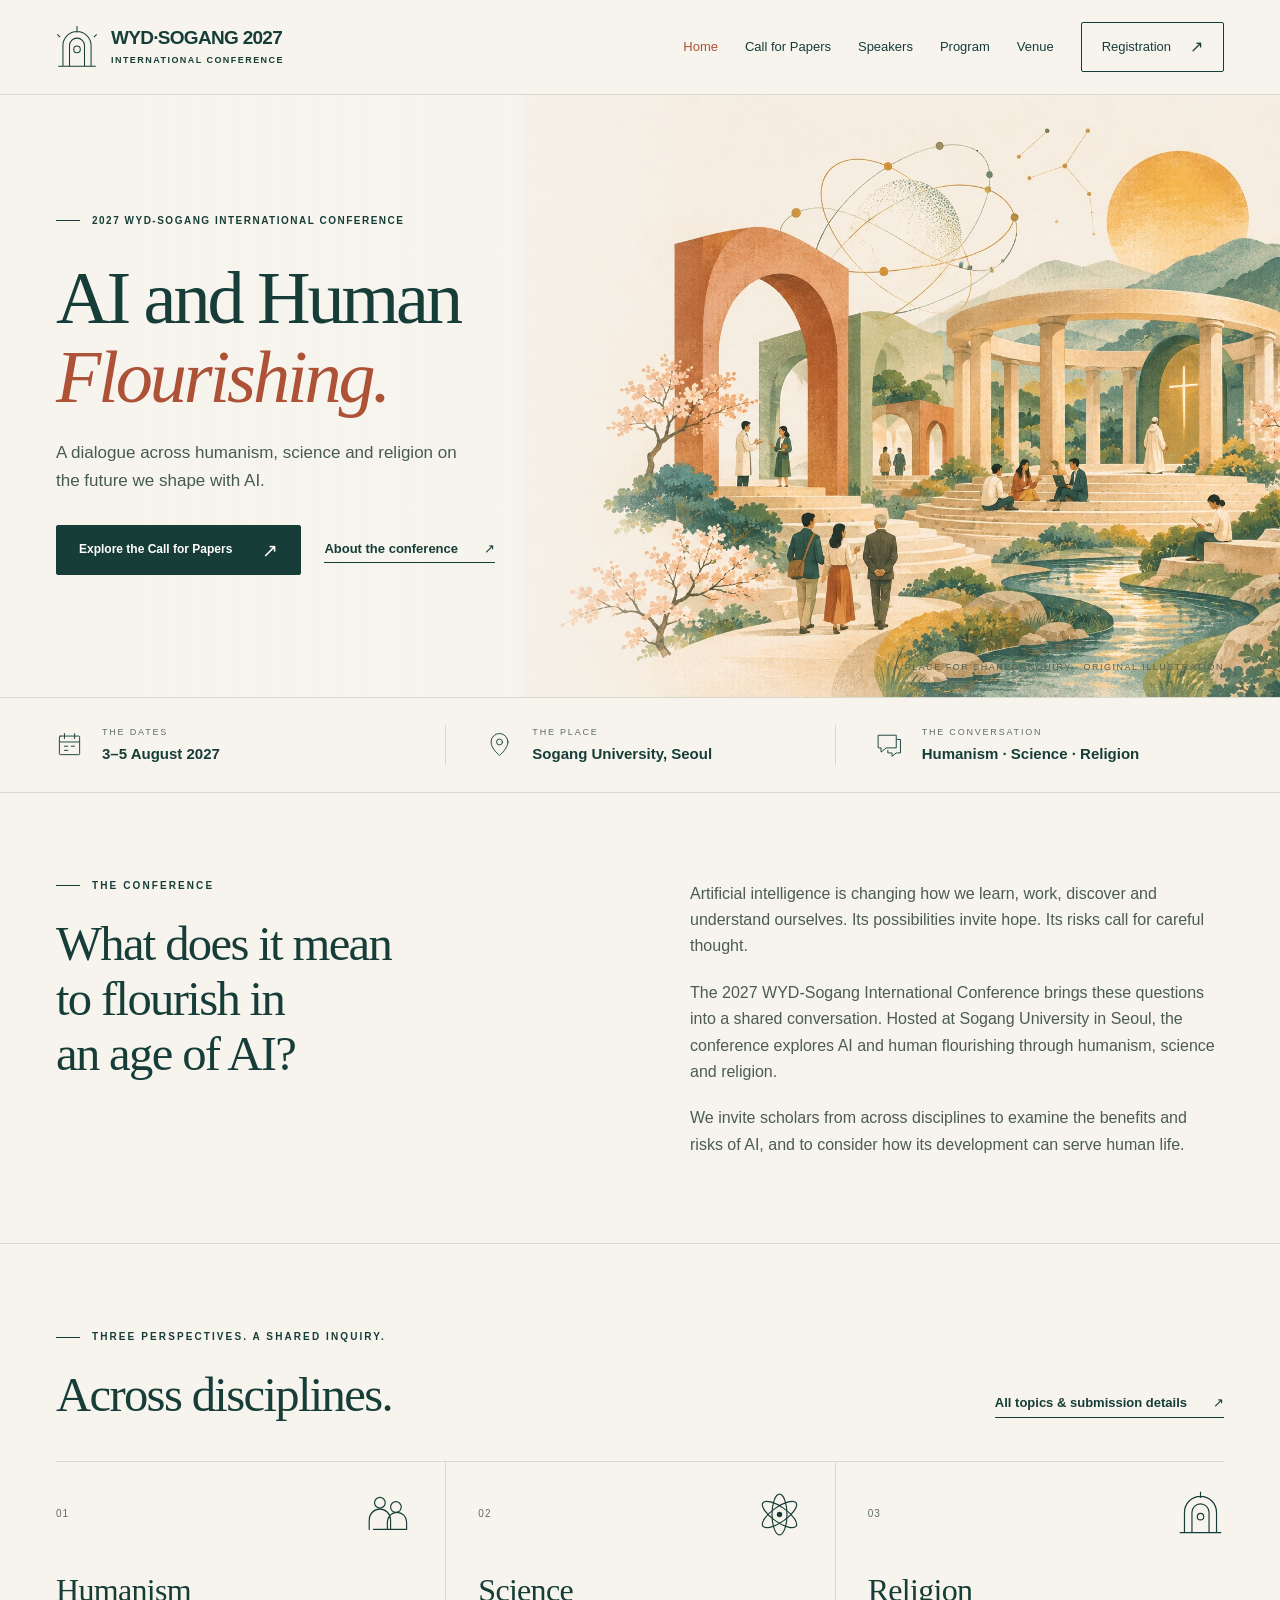
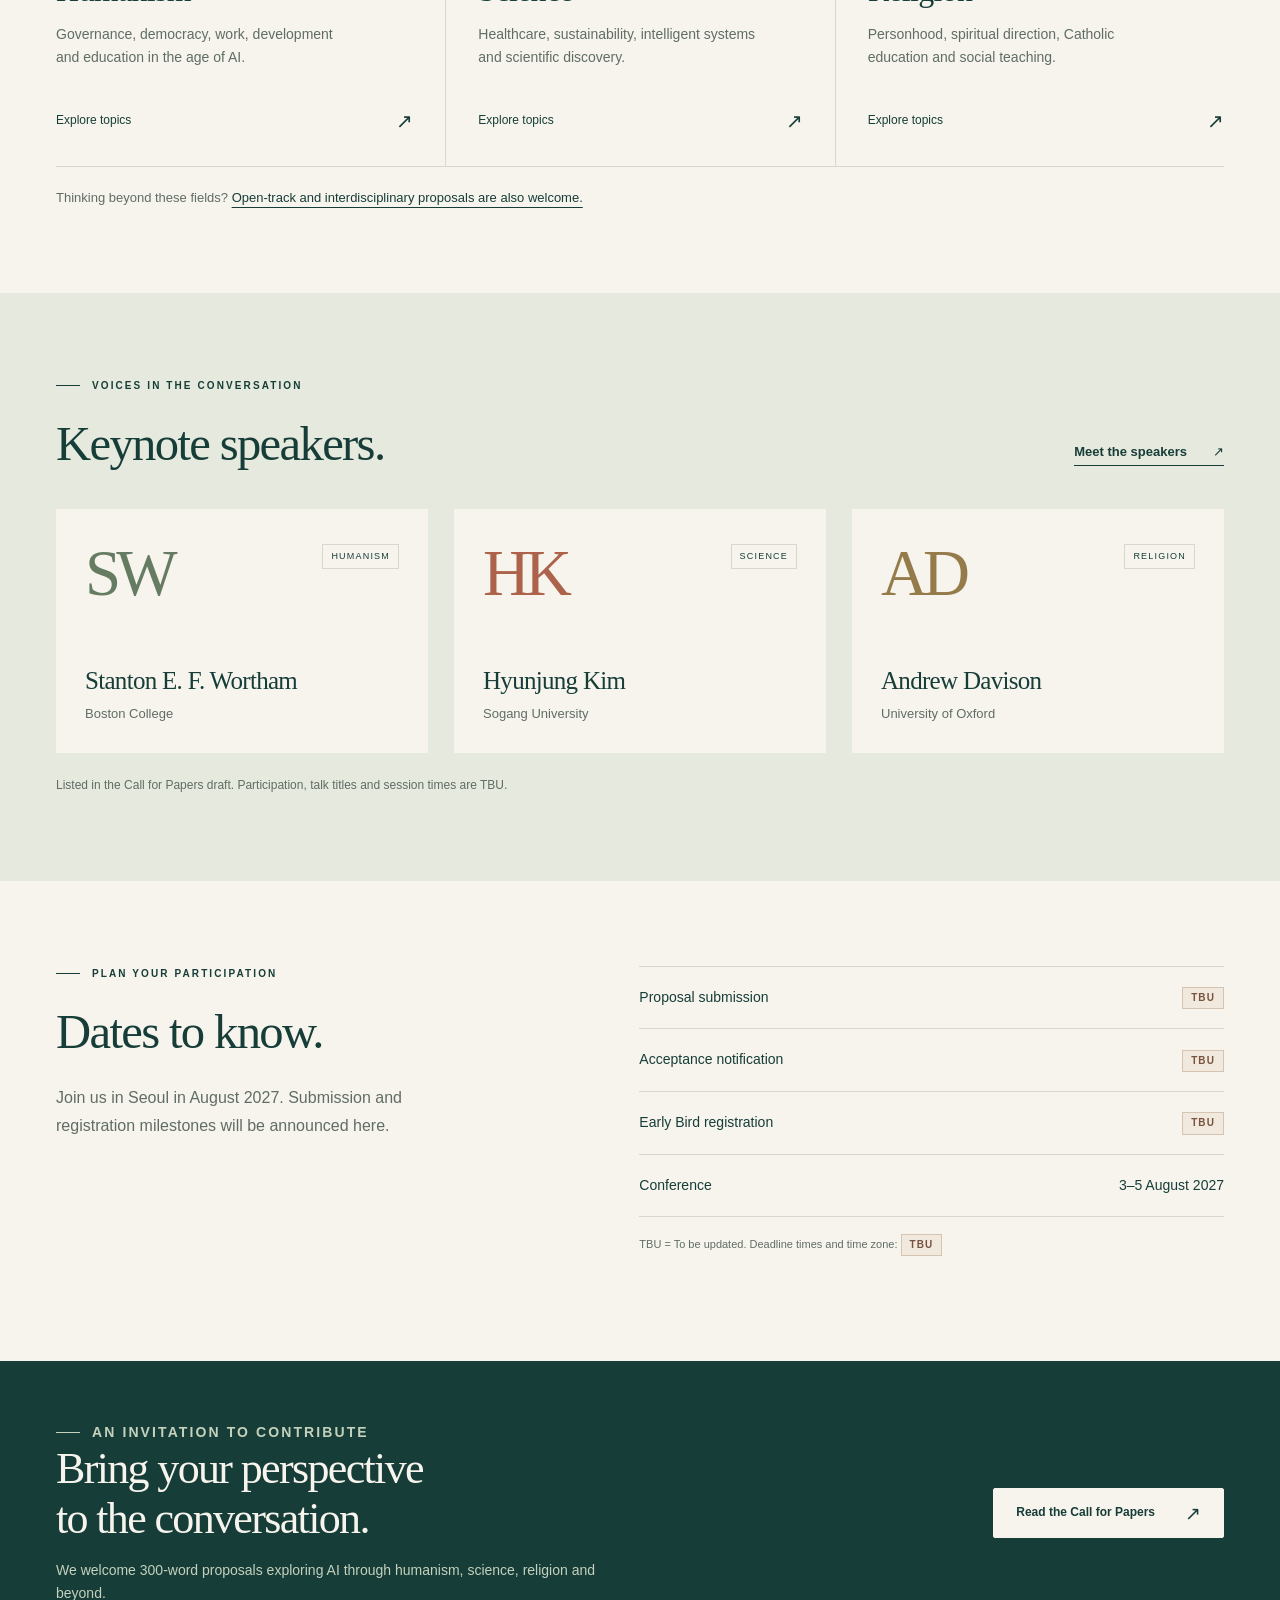
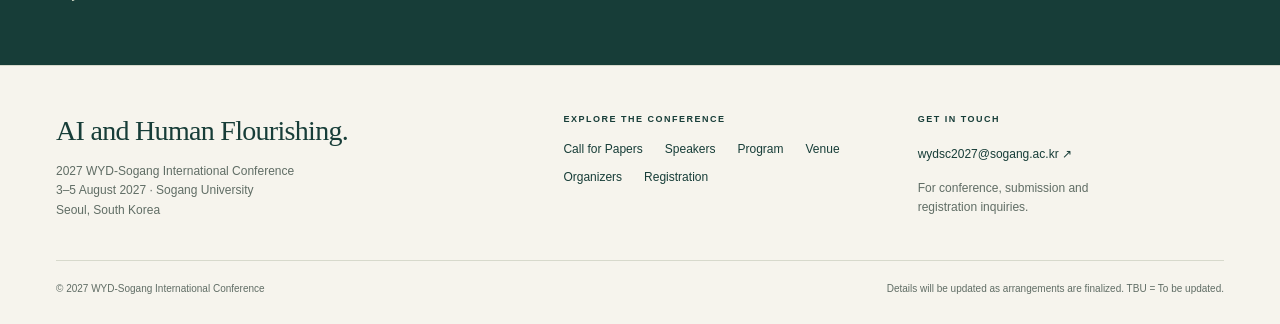
==== docs/index.html @ 6ab398c3 "Build WYD-Sogang 2027 conference website" ====
<!doctype html>
<html lang="en">
<head>
<meta charset="utf-8">
<meta name="viewport" content="width=device-width, initial-scale=1">
<title>AI and Human Flourishing | WYD-Sogang 2027</title>
<meta name="description" content="AI and Human Flourishing. Join the 2027 WYD-Sogang International Conference, 3–5 August 2027 at Sogang University, Seoul, South Korea.">
<meta name="theme-color" content="#173d38">
<link rel="canonical" href="https://wydsc.github.io/">
<meta property="og:type" content="website">
<meta property="og:title" content="AI and Human Flourishing | WYD-Sogang 2027">
<meta property="og:description" content="AI and Human Flourishing. Join the 2027 WYD-Sogang International Conference, 3–5 August 2027 at Sogang University, Seoul, South Korea.">
<meta property="og:url" content="https://wydsc.github.io/">
<meta property="og:image" content="https://wydsc.github.io/assets/images/social-preview.jpg">
<meta property="og:image:alt" content="An original illustration of people in dialogue, architectural arches and scientific orbits">
<meta name="twitter:card" content="summary_large_image">
<link rel="icon" type="image/svg+xml" href="./assets/images/favicon.svg">
<link rel="stylesheet" href="./assets/css/site.css">
<link rel="preload" as="image" href="./assets/images/human-flourishing.jpg" fetchpriority="high"><script src="./assets/js/site.js" defer></script>
</head>
<body>
<a class="skip-link" href="#main-content">Skip to content</a>
<header class="site-header"><div class="wrap header-inner">
<a class="brand" href="./" aria-label="WYD-Sogang 2027 home"><svg class="brand-mark" viewBox="0 0 44 48" fill="none" stroke="currentColor" stroke-width="1.1" aria-hidden="true"><path d="M7 44V22a15 15 0 0 1 30 0v22M14 44V22a8 8 0 0 1 16 0v22M2 44h40M22 1v7"/><circle cx="22" cy="26" r="3.5"/><path d="M4 13 1 10M40 13l3-3"/></svg><span><span class="brand-title">WYD·SOGANG <span>2027</span></span><span class="brand-caption">INTERNATIONAL CONFERENCE</span></span></a>
<button class="menu-toggle" type="button" aria-controls="site-navigation" aria-expanded="false" aria-label="Open navigation menu">Menu<span class="menu-lines" aria-hidden="true"></span></button>
<nav class="site-nav" id="site-navigation" aria-label="Main navigation"><a href="./" aria-current="page">Home</a><a href="./call-for-papers/">Call for Papers</a><a href="./speakers/">Speakers</a><a href="./program/">Program</a><a href="./venue/">Venue</a><a href="./registration/" class="nav-register">Registration <span aria-hidden="true">↗</span></a></nav>
</div></header>
<main id="main-content" tabindex="-1"><section class="hero" aria-labelledby="hero-title"><div class="wrap hero-inner">
<div class="hero-copy"><p class="eyebrow">2027 WYD-Sogang International Conference</p><h1 id="hero-title">AI and Human<br><em>Flourishing.</em></h1><p class="hero-summary">A dialogue across humanism, science and religion on the future we shape with AI.</p><div class="actions"><a class="button " href="./call-for-papers/">Explore the Call for Papers<span class="arrow" aria-hidden="true">↗</span></a><a class="text-link" href="#about">About the conference<span aria-hidden="true">↗</span></a></div></div>
<img class="hero-art" src="./assets/images/human-flourishing.jpg" width="1536" height="1024" alt="An imagined landscape of people in conversation among open arches, a garden and scientific orbits, illustrating humanism, science and religion." fetchpriority="high"><span class="hero-art-label">A place for shared inquiry · Original illustration</span>
</div></section>
<div class="event-ribbon"><div class="wrap ribbon-inner"><div class="event-detail"><svg class="detail-icon" viewBox="0 0 32 32" fill="none" stroke="currentColor" stroke-width="1.1" stroke-linecap="round" stroke-linejoin="round" aria-hidden="true"><rect x="4" y="6" width="24" height="22" rx="1"/><path d="M4 13h24M10 3v6M22 3v6M10 18h4M18 18h4M10 23h4"/></svg><div><span class="detail-label">The dates</span><span class="detail-value">3–5 August 2027</span></div></div><div class="event-detail"><svg class="detail-icon" viewBox="0 0 32 32" fill="none" stroke="currentColor" stroke-width="1.1" stroke-linecap="round" stroke-linejoin="round" aria-hidden="true"><path d="M26 13c0 8-10 16-10 16S6 21 6 13a10 10 0 0 1 20 0Z"/><circle cx="16" cy="13" r="3.5"/></svg><div><span class="detail-label">The place</span><span class="detail-value">Sogang University, Seoul</span></div></div><div class="event-detail"><svg class="detail-icon" viewBox="0 0 32 32" fill="none" stroke="currentColor" stroke-width="1.1" stroke-linecap="round" stroke-linejoin="round" aria-hidden="true"><path d="M3 5h21v15H12l-6 5v-5H3Z"/><path d="M25 10h4v16h-5l-5 4v-4h-5v-3"/></svg><div><span class="detail-label">The conversation</span><span class="detail-value">Humanism · Science · Religion</span></div></div></div></div>
<section class="section section-rule" id="about"><div class="wrap intro-grid"><div><p class="eyebrow">The conference</p><h2>What does it mean<br>to flourish in<br>an age of AI?</h2></div><div class="intro-text"><p>Artificial intelligence is changing how we learn, work, discover and understand ourselves. Its possibilities invite hope. Its risks call for careful thought.</p><p>The 2027 WYD-Sogang International Conference brings these questions into a shared conversation. Hosted at Sogang University in Seoul, the conference explores AI and human flourishing through humanism, science and religion.</p><p>We invite scholars from across disciplines to examine the benefits and risks of AI, and to consider how its development can serve human life.</p></div></div></section>
<section class="section"><div class="wrap"><div class="section-head"><div><p class="eyebrow">Three perspectives. A shared inquiry.</p><h2>Across disciplines.</h2></div><a class="text-link" href="./call-for-papers/">All topics &amp; submission details<span aria-hidden="true">↗</span></a></div><div class="tracks"><a class="track" href="./call-for-papers/#humanism"><div class="track-top"><span class="track-number">01</span><svg class="track-glyph" viewBox="0 0 44 44" fill="none" stroke="currentColor" stroke-width="1.1" stroke-linecap="round" stroke-linejoin="round" aria-hidden="true"><circle cx="13" cy="11" r="5"/><circle cx="28" cy="15" r="5"/><path d="M3 36v-9a10 10 0 0 1 20 0v9M20 36v-7a9 9 0 0 1 18 0v7M7 36h30"/></svg></div><h3>Humanism</h3><p>Governance, democracy, work, development and education in the age of AI.</p><div class="track-bottom"><span>Explore topics</span><span aria-hidden="true">↗</span></div></a><a class="track" href="./call-for-papers/#science"><div class="track-top"><span class="track-number">02</span><svg class="track-glyph" viewBox="0 0 44 44" fill="none" stroke="currentColor" stroke-width="1.1" stroke-linecap="round" stroke-linejoin="round" aria-hidden="true"><ellipse cx="22" cy="22" rx="19" ry="7" transform="rotate(-35 22 22)"/><ellipse cx="22" cy="22" rx="19" ry="7" transform="rotate(35 22 22)"/><ellipse cx="22" cy="22" rx="7" ry="19"/><circle cx="22" cy="22" r="2" fill="currentColor"/></svg></div><h3>Science</h3><p>Healthcare, sustainability, intelligent systems and scientific discovery.</p><div class="track-bottom"><span>Explore topics</span><span aria-hidden="true">↗</span></div></a><a class="track" href="./call-for-papers/#religion"><div class="track-top"><span class="track-number">03</span><svg class="track-glyph" viewBox="0 0 44 44" fill="none" stroke="currentColor" stroke-width="1.1" stroke-linecap="round" stroke-linejoin="round" aria-hidden="true"><path d="M7 39V20a15 15 0 0 1 30 0v19M14 39V20a8 8 0 0 1 16 0v19M3 39h38M22 1v5"/><circle cx="22" cy="24" r="3"/></svg></div><h3>Religion</h3><p>Personhood, spiritual direction, Catholic education and social teaching.</p><div class="track-bottom"><span>Explore topics</span><span aria-hidden="true">↗</span></div></a></div><p class="open-track">Thinking beyond these fields? <a href="./call-for-papers/#open-track">Open-track and interdisciplinary proposals are also welcome.</a></p></div></section>
<section class="section sage-section"><div class="wrap"><div class="section-head"><div><p class="eyebrow">Voices in the conversation</p><h2>Keynote speakers.</h2></div><a class="text-link" href="./speakers/">Meet the speakers<span aria-hidden="true">↗</span></a></div><div class="speakers"><article class="speaker-card"><div class="speaker-art" aria-hidden="true"><span class="speaker-monogram">SW</span><span class="speaker-track">Humanism</span></div><h3>Stanton E. F. Wortham</h3><p class="affiliation">Boston College</p></article><article class="speaker-card"><div class="speaker-art" aria-hidden="true"><span class="speaker-monogram">HK</span><span class="speaker-track">Science</span></div><h3>Hyunjung Kim</h3><p class="affiliation">Sogang University</p></article><article class="speaker-card"><div class="speaker-art" aria-hidden="true"><span class="speaker-monogram">AD</span><span class="speaker-track">Religion</span></div><h3>Andrew Davison</h3><p class="affiliation">University of Oxford</p></article></div><p class="source-note">Listed in the Call for Papers draft. Participation, talk titles and session times are TBU.</p></div></section>
<section class="section"><div class="wrap dates-grid"><div><p class="eyebrow">Plan your participation</p><h2>Dates to know.</h2><p class="lead">Join us in Seoul in August 2027. Submission and registration milestones will be announced here.</p></div><div><dl class="dates-list"><div class="date-row"><dt>Proposal submission</dt><dd><span class="tbu" title="To be updated">TBU</span></dd></div><div class="date-row"><dt>Acceptance notification</dt><dd><span class="tbu" title="To be updated">TBU</span></dd></div><div class="date-row"><dt>Early Bird registration</dt><dd><span class="tbu" title="To be updated">TBU</span></dd></div><div class="date-row"><dt>Conference</dt><dd>3–5 August 2027</dd></div></dl><p class="tbu-legend">TBU = To be updated. Deadline times and time zone: <span class="tbu" title="To be updated">TBU</span></p></div></div></section>
<section class="invitation"><div class="wrap invitation-inner"><div><p class="eyebrow">An invitation to contribute</p><h2>Bring your perspective<br>to the conversation.</h2><p>We welcome 300-word proposals exploring AI through humanism, science, religion and beyond.</p></div><a class="button light" href="./call-for-papers/">Read the Call for Papers<span class="arrow" aria-hidden="true">↗</span></a></div></section></main>
<footer class="site-footer"><div class="wrap">
<div class="footer-grid"><div><p class="footer-brand">AI and Human Flourishing.</p><p class="footer-description">2027 WYD-Sogang International Conference<br>3–5 August 2027 · Sogang University<br>Seoul, South Korea</p></div>
<div><h2 class="footer-heading">Explore the conference</h2><div class="footer-links"><a href="./call-for-papers/">Call for Papers</a><a href="./speakers/">Speakers</a><a href="./program/">Program</a><a href="./venue/">Venue</a><a href="./organizers/">Organizers</a><a href="./registration/">Registration</a></div></div>
<div><h2 class="footer-heading">Get in touch</h2><a class="footer-contact" href="mailto:wydsc2027@sogang.ac.kr">wydsc2027@sogang.ac.kr ↗</a><p class="footer-description" style="margin-top:12px">For conference, submission and<br>registration inquiries.</p></div></div>
<div class="footer-bottom"><p>© 2027 WYD-Sogang International Conference</p><p>Details will be updated as arrangements are finalized. TBU = To be updated.</p></div>
</div></footer>
</body>
</html>
---- docs/assets/css/site.css ----
@charset "UTF-8";

:root {
  --paper: #f6f4ed;
  --white: #fffefa;
  --ink: #173d38;
  --muted: #606d65;
  --line: #d7d9cc;
  --sage: #e5e9de;
  --rust: #ad5137;
  --peach: #f0dfd3;
  --serif: Georgia, 'Times New Roman', serif;
  --sans: 'Aptos', 'Inter', 'Helvetica Neue', Arial, sans-serif;
  --width: 1280px;
}

*, *::before, *::after { box-sizing: border-box; }
html { scroll-behavior: smooth; scroll-padding-top: 110px; }
body { margin: 0; background: var(--paper); color: var(--ink); font-family: var(--sans); font-size: 16px; line-height: 1.65; -webkit-font-smoothing: antialiased; }
body.menu-open { overflow: hidden; }
a { color: inherit; text-decoration-thickness: 1px; text-underline-offset: 5px; }
button, input, select { font: inherit; }
button, a { -webkit-tap-highlight-color: transparent; }
button { color: inherit; }
img { max-width: 100%; height: auto; display: block; }
svg { display: block; }
::selection { color: var(--white); background: var(--ink); }
:focus-visible { outline: 3px solid var(--rust); outline-offset: 5px; }
.wrap { width: min(var(--width), calc(100% - 112px)); margin-inline: auto; }
.skip-link { position: fixed; top: -80px; left: 20px; z-index: 100; padding: 12px 20px; background: var(--ink); color: white; }
.skip-link:focus { top: 16px; }
.site-header { position: sticky; top: 0; z-index: 30; background: var(--paper); border-bottom: 1px solid var(--line); }
.header-inner { min-height: 94px; display: flex; align-items: center; justify-content: space-between; gap: 32px; }
.brand { display: inline-flex; align-items: center; gap: 13px; text-decoration: none; flex: 0 0 auto; }
.brand-mark { width: 42px; height: 45px; }
.brand-title { display: block; font-size: 19px; font-weight: 650; letter-spacing: -.7px; line-height: 1.3; }
.brand-caption { display: block; font-size: 9px; font-weight: 600; letter-spacing: 1.45px; margin-top: 3px; }
.site-nav { display: flex; align-items: center; gap: 27px; }
.site-nav a { text-decoration: none; font-size: 13px; font-weight: 500; padding-block: 10px; white-space: nowrap; }
.site-nav a:not(.nav-register):hover, .site-nav a[aria-current="page"]:not(.nav-register) { color: var(--rust); }
.site-nav .nav-register { padding: 11px 20px; border: 1px solid var(--ink); border-radius: 2px; display: inline-flex; align-items: center; gap: 19px; }
.site-nav .nav-register:hover, .site-nav .nav-register[aria-current="page"] { background: var(--ink); color: var(--white); }
.nav-register span { font-size: 16px; }
.menu-toggle { display: none; background: none; border: 1px solid var(--ink); padding: 8px 13px; font-size: 13px; align-items: center; gap: 12px; }
.menu-lines { width: 17px; display: grid; gap: 5px; }
.menu-lines::before, .menu-lines::after { content: ''; height: 1px; background: currentColor; }
.eyebrow { display: flex; align-items: center; gap: 12px; margin: 0 0 23px; font-size: 10px; font-weight: 650; letter-spacing: 2.1px; text-transform: uppercase; line-height: 1.6; }
.eyebrow::before { content: ''; width: 24px; height: 1px; background: currentColor; flex-shrink: 0; }
h1, h2, h3, p { margin-top: 0; }
h1, h2, h3 { font-weight: 400; }
h1, h2 { font-family: var(--serif); }
h1 { font-size: clamp(55px, 5.8vw, 82px); letter-spacing: -3.1px; line-height: 1.06; margin-bottom: 23px; }
h2 { font-size: clamp(36px, 3.8vw, 52px); letter-spacing: -1.65px; line-height: 1.14; margin-bottom: 24px; }
h3 { font-family: var(--serif); font-size: 29px; letter-spacing: -.7px; line-height: 1.25; }
p { margin-bottom: 20px; }
.hero { position: relative; isolation: isolate; overflow: hidden; }
.hero-inner { min-height: 602px; display: flex; align-items: center; position: relative; }
.hero-copy { position: relative; z-index: 2; width: 54%; padding-block: 65px 69px; }
.hero .eyebrow { margin-bottom: 30px; font-size: 10px; letter-spacing: 1.5px; }
.hero h1 { max-width: 650px; }
.hero h1 em { font-weight: 400; color: var(--rust); }
.hero-summary { font-size: 17px; line-height: 1.65; max-width: 425px; color: #475b51; margin-bottom: 30px; }
.hero-art { position: absolute; z-index: -1; width: 66%; max-width: 1000px; height: 100%; inset: 0 -6% 0 auto; object-fit: cover; object-position: 58% center; mix-blend-mode: multiply; }
.hero::after { content: ''; z-index: -1; position: absolute; inset: 0; pointer-events: none; background: linear-gradient(90deg, var(--paper) 10%, rgba(246,244,237,.96) 30%, rgba(246,244,237,0) 56%); }
.hero-art-label { position: absolute; right: 0; bottom: 22px; font-size: 9px; letter-spacing: 1.5px; text-transform: uppercase; color: #546353; }
.actions { display: flex; align-items: center; gap: 23px; flex-wrap: wrap; }
.button { display: inline-flex; align-items: center; justify-content: space-between; gap: 30px; background: var(--ink); color: var(--white); padding: 14px 22px; font-size: 12px; font-weight: 550; text-decoration: none; border: 1px solid var(--ink); border-radius: 2px; min-height: 48px; transition: background .18s, color .18s; }
.button:hover { background: #2d5146; }
.button.light { background: var(--paper); color: var(--ink); border-color: var(--paper); }
.button.light:hover { background: white; }
.button.outline { background: transparent; color: var(--ink); }
.button.outline:hover { background: var(--sage); }
.button .arrow { font-size: 19px; line-height: 1; }
.text-link { font-size: 13px; font-weight: 550; text-decoration: none; border-bottom: 1px solid currentColor; padding-bottom: 3px; display: inline-flex; gap: 26px; align-items: center; }
.text-link:hover { color: var(--rust); }
.event-ribbon { border-top: 1px solid var(--line); border-bottom: 1px solid var(--line); }
.ribbon-inner { display: grid; grid-template-columns: 1fr 1fr 1fr; padding-block: 27px; }
.event-detail { display: flex; align-items: center; gap: 19px; padding-left: 40px; border-left: 1px solid var(--line); }
.event-detail:first-child { padding-left: 0; border: 0; }
.detail-icon { width: 27px; height: 27px; flex-shrink: 0; }
.detail-label { display: block; font-size: 9px; letter-spacing: 1.8px; text-transform: uppercase; color: var(--muted); margin-bottom: 3px; }
.detail-value { display: block; font-size: 15px; font-weight: 550; line-height: 1.45; }
.section { padding-block: 85px; }
.section-rule { border-bottom: 1px solid var(--line); }
.section-head { display: flex; justify-content: space-between; align-items: end; gap: 30px; margin-bottom: 37px; }
.section-head h2 { margin: 0; }
.section-head .text-link { flex-shrink: 0; margin-bottom: 6px; }
.intro-grid { display: grid; grid-template-columns: 1fr 1fr; gap: 100px; align-items: start; }
.intro-grid h2 { max-width: 490px; margin-bottom: 0; }
.intro-text { padding-top: 3px; color: #4c5c53; font-size: 16px; }
.intro-text p:last-child { margin-bottom: 0; }
.tracks { display: grid; grid-template-columns: repeat(3, 1fr); border-top: 1px solid var(--line); border-bottom: 1px solid var(--line); }
.track { display: flex; flex-direction: column; padding: 29px 32px 28px; text-decoration: none; border-left: 1px solid var(--line); min-height: 304px; transition: background .2s; }
.track:first-child { padding-left: 0; border-left: 0; }
.track:last-child { padding-right: 0; }
.track:hover { background: rgba(229,233,222,.55); }
.track-top { display: flex; align-items: center; justify-content: space-between; margin-bottom: 32px; }
.track-number { font-size: 10px; letter-spacing: 1px; color: var(--muted); }
.track-glyph { width: 47px; height: 47px; }
.track h3 { margin-bottom: 13px; font-size: 32px; }
.track p { color: var(--muted); font-size: 14px; max-width: 290px; margin-bottom: 20px; }
.track-bottom { margin-top: auto; font-size: 12px; display: flex; justify-content: space-between; align-items: center; padding-top: 3px; }
.track-bottom span:last-child { font-size: 20px; }
.open-track { font-size: 13px; color: var(--muted); padding-top: 20px; margin: 0; }
.open-track a { color: var(--ink); }
.sage-section { background: var(--sage); }
.speakers { display: grid; grid-template-columns: repeat(3,1fr); gap: 26px; }
.speaker-card { background: var(--paper); padding: 29px; position: relative; min-width: 0; }
.speaker-art { display: flex; justify-content: space-between; align-items: start; height: 100px; margin-bottom: 27px; }
.speaker-monogram { font-family: var(--serif); font-size: 65px; letter-spacing: -5px; line-height: 1.1; color: #657c63; }
.speaker-card:nth-child(2) .speaker-monogram { color: #ad634b; }
.speaker-card:nth-child(3) .speaker-monogram { color: #957b4a; }
.speaker-track { font-size: 9px; letter-spacing: 1.2px; text-transform: uppercase; border: 1px solid var(--line); padding: 4px 8px; margin-top: 6px; }
.speaker-card h3 { font-size: 25px; margin-bottom: 6px; max-width: 280px; }
.affiliation { font-size: 13px; color: var(--muted); margin-bottom: 0; }
.speaker-title { margin-top: 18px; padding-top: 16px; border-top: 1px solid var(--line); font-size: 13px; margin-bottom: 0; }
.source-note { margin-top: 23px; margin-bottom: 0; font-size: 12px; color: var(--muted); max-width: 780px; }
.dates-grid { display: grid; grid-template-columns: .9fr 1.1fr; gap: 105px; }
.dates-grid .lead { max-width: 350px; }
.dates-list { margin: 0; }
.date-row { display: flex; justify-content: space-between; gap: 24px; padding-block: 19px; border-bottom: 1px solid var(--line); font-size: 14px; }
.date-row:first-child { border-top: 1px solid var(--line); }
.date-row dt { margin: 0; }
.date-row dd { margin: 0; text-align: right; flex-shrink: 0; }
.tbu { display: inline-block; font-family: var(--sans); font-size: 10px; font-weight: 550; letter-spacing: 1.1px; color: #77523d; border: 1px solid #d6c4b3; background: #f2e9de; padding: 2px 8px; line-height: 1.65; vertical-align: middle; white-space: nowrap; }
.tbu-legend { font-size: 11px; color: var(--muted); margin-top: 17px; }
.invitation { background: var(--ink); color: var(--paper); }
.invitation-inner { display: flex; justify-content: space-between; gap: 70px; align-items: center; padding-block: 60px; }
.invitation h2 { font-size: 44px; margin-bottom: 15px; max-width: 550px; }
.invitation p { color: #c4d1bd; font-size: 14px; margin: 0; max-width: 550px; }
.invitation .button { flex-shrink: 0; }
.site-footer { border-top: 1px solid var(--line); padding-block: 48px 26px; }
.footer-grid { display: grid; grid-template-columns: 1.5fr 1fr 1fr; gap: 48px; padding-bottom: 39px; }
.footer-brand { font-family: var(--serif); font-size: 28px; letter-spacing: -.7px; line-height: 1.2; margin-bottom: 14px; }
.footer-description { font-size: 12px; color: var(--muted); max-width: 320px; margin: 0; }
.footer-heading { font-size: 9px; letter-spacing: 1.5px; text-transform: uppercase; margin-bottom: 16px; font-weight: 550; font-family: var(--sans); }
.footer-links { display: flex; flex-wrap: wrap; gap: 8px 22px; max-width: 290px; }
.footer-links a, .footer-contact { font-size: 12px; text-decoration: none; }
.footer-links a:hover, .footer-contact:hover { color: var(--rust); }
.footer-bottom { border-top: 1px solid var(--line); padding-top: 20px; display: flex; justify-content: space-between; gap: 25px; font-size: 10px; color: var(--muted); }
.footer-bottom p { margin: 0; }
.page-heading { padding-block: 53px 52px; border-bottom: 1px solid var(--line); }
.breadcrumb { font-size: 11px; color: var(--muted); margin-bottom: 36px; display: flex; align-items: center; gap: 12px; }
.breadcrumb a { text-decoration: none; }
.page-heading h1 { font-size: clamp(45px,5vw,65px); margin-bottom: 18px; }
.page-heading .lead { max-width: 680px; margin: 0; }
.lead { font-size: 16px; color: var(--muted); line-height: 1.75; }
.page-layout { display: grid; grid-template-columns: minmax(0,1fr) 300px; gap: 80px; align-items: start; padding-block: 57px 80px; }
.article-section { padding-bottom: 40px; margin-bottom: 40px; border-bottom: 1px solid var(--line); scroll-margin-top: 120px; }
.article-section:last-child { border-bottom: 0; margin-bottom: 0; padding-bottom: 0; }
.article-section h2 { font-size: 35px; letter-spacing: -1px; margin-bottom: 20px; }
.article-section p { color: #4c5c53; font-size: 15px; }
.article-section p:last-child { margin-bottom: 0; }
.sidebar { position: sticky; top: 125px; }
.side-panel { background: var(--sage); padding: 26px; margin-bottom: 22px; }
.side-panel h2 { font-size: 26px; letter-spacing: -.6px; margin-bottom: 17px; }
.side-panel p { font-size: 13px; color: var(--muted); }
.side-panel .button { width: 100%; margin-top: 14px; font-size: 11px; gap: 10px; padding: 12px 15px; }
.side-panel .date-row { font-size: 12px; gap: 12px; align-items: center; }
.side-panel .date-row:first-child { border-top: 0; padding-top: 0; }
.side-nav { padding: 4px 2px; display: grid; }
.side-nav a { padding-block: 9px; font-size: 12px; text-decoration: none; border-bottom: 1px solid var(--line); }
.side-nav a:hover { color: var(--rust); }
.side-label { font-size: 9px; text-transform: uppercase; letter-spacing: 1.6px; color: var(--muted); margin-bottom: 10px; }
.topic-section { border-top: 1px solid var(--line); padding-top: 28px; margin-top: 28px; }
.topic-title { display: flex; gap: 19px; align-items: center; margin-bottom: 14px; }
.topic-title h3 { margin: 0; font-size: 29px; }
.topic-title .track-number { font-size: 11px; color: var(--rust); }
.topic-list { margin: 0; padding-left: 19px; color: #4c5c53; font-size: 14px; }
.topic-list li { margin-bottom: 10px; padding-left: 4px; }
.topic-list li::marker { color: #81917b; font-size: 10px; }
.notice { border-left: 3px solid var(--rust); background: #eee9df; padding: 21px 24px; font-size: 13px; margin-bottom: 25px; }
.notice p { margin-bottom: 0; font-size: 13px; }
.notice-heading { font-family: var(--sans); font-size: 13px; font-weight: 600; margin-bottom: 8px; }
.facts-list { margin: 0; }
.facts-list .date-row { align-items: baseline; }
.facts-list .date-row dd { max-width: 60%; flex-shrink: 1; }
.status-heading { display: flex; gap: 15px; align-items: center; margin-bottom: 14px; }
.status-dot { width: 7px; height: 7px; background: var(--rust); border-radius: 50%; flex-shrink: 0; }
.status-heading h2 { margin: 0; font-size: 28px; }
.fee-grid { display: grid; grid-template-columns: 1fr 1fr; gap: 20px; margin-block: 27px; }
.fee-card { border: 1px solid var(--line); padding: 27px; }
.fee-card.early { background: var(--sage); border-color: var(--sage); }
.fee-label { font-family: var(--sans); font-size: 10px; font-weight: 550; text-transform: uppercase; letter-spacing: 1.4px; margin-bottom: 21px; min-height: 2.6em; }
.fee-card .price { font-family: var(--serif); font-size: 60px; letter-spacing: -2px; color: var(--ink); margin-bottom: 16px; line-height: 1.1; }
.price small { font-family: var(--sans); font-size: 12px; letter-spacing: 0; margin-right: 6px; }
.fee-card .fee-deadline { font-size: 12px; margin: 0; }
.payment-block { padding: 23px 0; border-top: 1px solid var(--line); }
.payment-block:last-child { padding-bottom: 0; }
.payment-title { display: flex; justify-content: space-between; align-items: start; gap: 25px; margin-bottom: 12px; }
.payment-title h3 { font-family: var(--sans); font-size: 15px; letter-spacing: 0; margin: 0; }
.payment-block p { font-size: 13px; }
details { border-top: 1px solid var(--line); }
details:last-child { border-bottom: 1px solid var(--line); }
summary { cursor: pointer; padding: 18px 29px 18px 0; font-size: 14px; position: relative; list-style: none; }
summary::-webkit-details-marker { display: none; }
summary::after { content: '+'; position: absolute; right: 3px; font-size: 20px; line-height: 1.3; }
details[open] summary::after { content: '−'; }
details p { padding: 0 26px 21px 0; font-size: 13px !important; }
.program-empty { padding: 36px; background: var(--sage); border: 1px solid #d5dbcc; margin-block: 25px; }
.program-empty .eyebrow { font-size: 9px; }
.program-empty h3 { font-size: 30px; margin-bottom: 13px; }
.program-empty p { font-size: 14px; }
.program-empty .text-link { margin-top: 10px; }
.venue-panel { border: 1px solid var(--line); background: var(--sage); padding: 40px; margin-bottom: 36px; }
.venue-panel .venue-city { font-size: 10px; letter-spacing: 1.5px; text-transform: uppercase; color: var(--muted); margin-bottom: 60px; }
.venue-panel h2 { font-size: 42px; margin-bottom: 8px; }
.venue-panel p { margin-bottom: 0; }
.venue-panel .text-link { margin-top: 30px; }
.committee-row { border-top: 1px solid var(--line); padding-block: 23px; }
.committee-row h3 { font-size: 24px; margin-bottom: 10px; }
.committee-row p { font-size: 14px; }
.not-found { min-height: 55vh; display: flex; flex-direction: column; justify-content: center; align-items: start; padding-block: 70px; }
.print-only { display: none; }

@media (min-width: 1500px) {
  .hero-inner { min-height: 650px; }
  .hero-art { width: 64%; right: -3%; }
}
@media (max-width: 1120px) {
  .wrap { width: calc(100% - 72px); }
  .site-nav { gap: 18px; }
  .site-nav a { font-size: 12px; }
  .site-nav .nav-register { gap: 12px; padding-inline: 15px; }
  .brand-title { font-size: 17px; }
  .brand-caption { font-size: 8px; letter-spacing: 1px; }
  .brand-mark { width: 35px; }
  .hero-inner { min-height: 560px; }
  .hero-copy { width: 59%; }
  .hero h1 { font-size: 66px; }
  .hero-art { width: 68%; right: -12%; }
  .hero-summary { max-width: 360px; font-size: 16px; }
  .intro-grid { gap: 60px; }
  .page-layout { grid-template-columns: minmax(0,1fr) 270px; gap: 45px; }
  .dates-grid { gap: 65px; }
  .event-detail { padding-left: 24px; gap: 13px; }
  .detail-value { font-size: 13px; }
  .speaker-card { padding: 24px; }
  .speaker-card h3 { font-size: 23px; }
}
@media (max-width: 900px) {
  .header-inner { min-height: 80px; flex-wrap: wrap; }
  .js .header-inner { flex-wrap: nowrap; }
  .js .menu-toggle { display: inline-flex; }
  .site-nav { width: 100%; flex-wrap: wrap; padding-bottom: 18px; }
  .js .site-nav { display: none; }
  .site-nav.is-open { display: flex; flex-direction: column; align-items: stretch; gap: 3px; position: absolute; top: 80px; left: 0; right: 0; background: var(--paper); padding: 22px 36px 34px; border-bottom: 1px solid var(--line); max-height: calc(100dvh - 80px); overflow-y: auto; }
  .site-nav.is-open a { padding: 11px 0; font-size: 17px; }
  .site-nav.is-open .nav-register { padding: 12px 18px; margin-top: 15px; }
  .hero-inner { min-height: 540px; }
  .hero h1 { font-size: 59px; }
  .hero .eyebrow { max-width: 290px; line-height: 1.8; }
  .hero-copy { width: 66%; }
  .hero-art { width: 80%; right: -24%; object-position: 65% center; }
  .hero::after { background: linear-gradient(90deg,var(--paper) 12%,rgba(246,244,237,.96) 27%,rgba(246,244,237,0) 70%); }
  .hero-art-label { display: none; }
  .ribbon-inner { grid-template-columns: 1fr 1fr; gap: 22px 0; }
  .event-detail:last-child { grid-column: 1 / -1; padding-left: 0; border: 0; }
  .event-detail:last-child .detail-label { display: none; }
  .event-detail:last-child .detail-icon { width: 21px; height: 21px; }
  .event-detail:last-child { gap: 14px; }
  .intro-grid { gap: 40px; }
  .intro-grid h2 { font-size: 40px; }
  .track { padding-inline: 23px; }
  .speaker-art { height: 85px; flex-direction: column-reverse; gap: 16px; margin-bottom: 24px; }
  .speaker-monogram { font-size: 50px; }
  .speaker-card { padding: 22px; }
  .speaker-card h3 { font-size: 21px; }
  .speaker-track { font-size: 8px; margin-top: 0; }
  .page-layout { grid-template-columns: minmax(0,1fr); gap: 45px; }
  .sidebar { position: static; display: grid; grid-template-columns: 1fr 1fr; gap: 25px; }
  .sidebar .side-panel { margin: 0; }
  .sidebar .side-nav { align-content: start; }
  .invitation-inner { gap: 35px; }
  .invitation h2 { font-size: 36px; }
  .footer-grid { grid-template-columns: 1.2fr 1fr; gap: 30px 50px; }
  .footer-grid > :first-child { grid-row: 1 / 3; }
  .dates-grid { gap: 40px; }
}
@media (max-width: 640px) {
  html { scroll-padding-top: 95px; }
  .wrap { width: calc(100% - 40px); }
  .header-inner { min-height: 75px; gap: 15px; }
  .brand { gap: 9px; }
  .brand-mark { width: 32px; height: 37px; }
  .brand-title { font-size: 16px; }
  .brand-caption { font-size: 7px; letter-spacing: 1px; }
  .menu-toggle { padding: 7px 10px; font-size: 11px; gap: 9px; }
  .site-nav.is-open { top: 75px; padding-inline: 20px; }
  .hero-inner { display: block; min-height: auto; padding-bottom: 255px; }
  .hero-copy { width: 100%; padding-block: 41px 0; }
  .hero .eyebrow { max-width: 320px; font-size: 9px; letter-spacing: 1.1px; margin-bottom: 25px; }
  .hero h1 { font-size: clamp(47px,11.8vw,68px); letter-spacing: -2.5px; margin-bottom: 20px; }
  .hero-summary { font-size: 15px; max-width: 360px; margin-bottom: 24px; }
  .hero .actions { gap: 21px; }
  .hero .button { font-size: 11px; padding: 12px 17px; gap: 22px; }
  .hero .text-link { font-size: 12px; gap: 15px; }
  .hero-art { width: 100%; height: 290px; top: auto; right: -2%; bottom: -20px; object-fit: contain; object-position: center bottom; max-width: none; }
  .hero::after { background: linear-gradient(180deg,var(--paper) 0%,var(--paper) 41%,rgba(246,244,237,0) 70%); }
  .ribbon-inner { padding-block: 21px; column-gap: 16px; row-gap: 18px; }
  .event-detail { gap: 10px; padding-left: 15px; }
  .detail-icon { width: 21px; height: 21px; }
  .detail-label { font-size: 8px; letter-spacing: 1px; }
  .detail-value { font-size: 12px; }
  .event-detail:last-child .detail-value { font-size: 11px; }
  .section { padding-block: 55px; }
  .eyebrow { font-size: 9px; letter-spacing: 1.6px; margin-bottom: 18px; }
  h2, .intro-grid h2 { font-size: 37px; letter-spacing: -1.2px; }
  .intro-grid { grid-template-columns: 1fr; gap: 24px; }
  .intro-grid h2 { max-width: 370px; }
  .intro-text { font-size: 14px; }
  .section-head { display: block; margin-bottom: 27px; }
  .section-head .text-link { margin-top: 20px; margin-bottom: 0; }
  .tracks { grid-template-columns: 1fr; }
  .track, .track:first-child, .track:last-child { padding: 25px 0; border-left: 0; border-top: 1px solid var(--line); min-height: auto; }
  .track:first-child { border-top: 0; }
  .track-top { margin-bottom: 8px; }
  .track-glyph { width: 42px; height: 42px; }
  .track h3 { font-size: 31px; }
  .track p { max-width: 100%; margin-bottom: 14px; }
  .track-bottom { font-size: 11px; }
  .speakers { grid-template-columns: 1fr; gap: 15px; }
  .speaker-card { padding: 25px; }
  .speaker-art { flex-direction: row; align-items: start; height: 65px; margin-bottom: 17px; }
  .speaker-monogram { font-size: 55px; }
  .speaker-card h3 { font-size: 27px; max-width: none; }
  .speaker-track { font-size: 9px; margin-top: 3px; }
  .source-note { font-size: 11px; }
  .dates-grid { grid-template-columns: 1fr; gap: 27px; }
  .dates-grid h2 { margin-bottom: 17px; }
  .dates-grid .lead { margin-bottom: 0; font-size: 14px; }
  .date-row { font-size: 13px; padding-block: 17px; gap: 15px; }
  .invitation-inner { display: block; padding-block: 44px; }
  .invitation h2 { font-size: 35px; }
  .invitation p { font-size: 13px; }
  .invitation .button { margin-top: 26px; }
  .site-footer { padding-top: 35px; }
  .footer-grid { grid-template-columns: 1fr 1fr; gap: 30px 20px; }
  .footer-grid > :first-child { grid-column: 1 / -1; grid-row: auto; }
  .footer-grid > :last-child { grid-column: 1 / -1; }
  .footer-grid > :nth-child(2) { grid-column: 1 / -1; }
  .footer-links { max-width: none; }
  .footer-bottom { flex-direction: column; gap: 9px; font-size: 9px; }
  .page-heading { padding-block: 29px 35px; }
  .breadcrumb { margin-bottom: 26px; font-size: 10px; }
  .page-heading h1 { font-size: 46px; letter-spacing: -1.9px; }
  .page-heading .lead { font-size: 14px; }
  .page-layout { padding-block: 35px 55px; gap: 35px; }
  .article-section { margin-bottom: 30px; padding-bottom: 30px; }
  .article-section h2 { font-size: 31px; }
  .article-section p { font-size: 14px; }
  .sidebar { grid-template-columns: 1fr; gap: 20px; }
  .topic-list { font-size: 13px; }
  .topic-title h3 { font-size: 27px; }
  .fee-grid { gap: 12px; }
  .fee-card { padding: 22px 16px; }
  .fee-card .price { font-size: 46px; }
  .price small { display: block; margin: 0 0 7px; font-size: 10px; }
  .fee-label { font-size: 9px; letter-spacing: 1px; }
  .fee-card .fee-deadline { font-size: 11px; }
  .notice { padding: 18px; }
  .payment-title { gap: 15px; }
  .payment-title h3 { font-size: 14px; }
  .program-empty { padding: 27px 22px; }
  .venue-panel { padding: 28px; }
  .venue-panel .venue-city { margin-bottom: 44px; }
  .venue-panel h2 { font-size: 36px; }
  .facts-list .date-row { flex-wrap: wrap; }
  .facts-list .date-row dd { max-width: 100%; }
}
@media (prefers-reduced-motion: reduce) {
  html { scroll-behavior: auto; }
  *, *::before, *::after { transition: none !important; animation: none !important; }
}
@media print {
  .site-header, .site-footer, .sidebar, .invitation, .actions, .hero-art, .hero-art-label, .breadcrumb { display: none !important; }
  body { background: white; color: black; font-size: 11pt; }
  .wrap { width: 100%; }
  .hero-inner { min-height: auto; padding-bottom: 0; }
  .hero-copy { width: 100%; padding-block: 15px; }
  .page-layout, .intro-grid, .dates-grid { display: block; padding-block: 20px; }
  .page-heading { padding-block: 15px; }
  .section { padding-block: 25px; }
  h1, .hero h1 { font-size: 38pt; }
  h2 { font-size: 24pt; }
  h2, h3 { break-after: avoid; }
  .speaker-card, .fee-card, .topic-section { break-inside: avoid; }
  .print-only { display: block; }
}
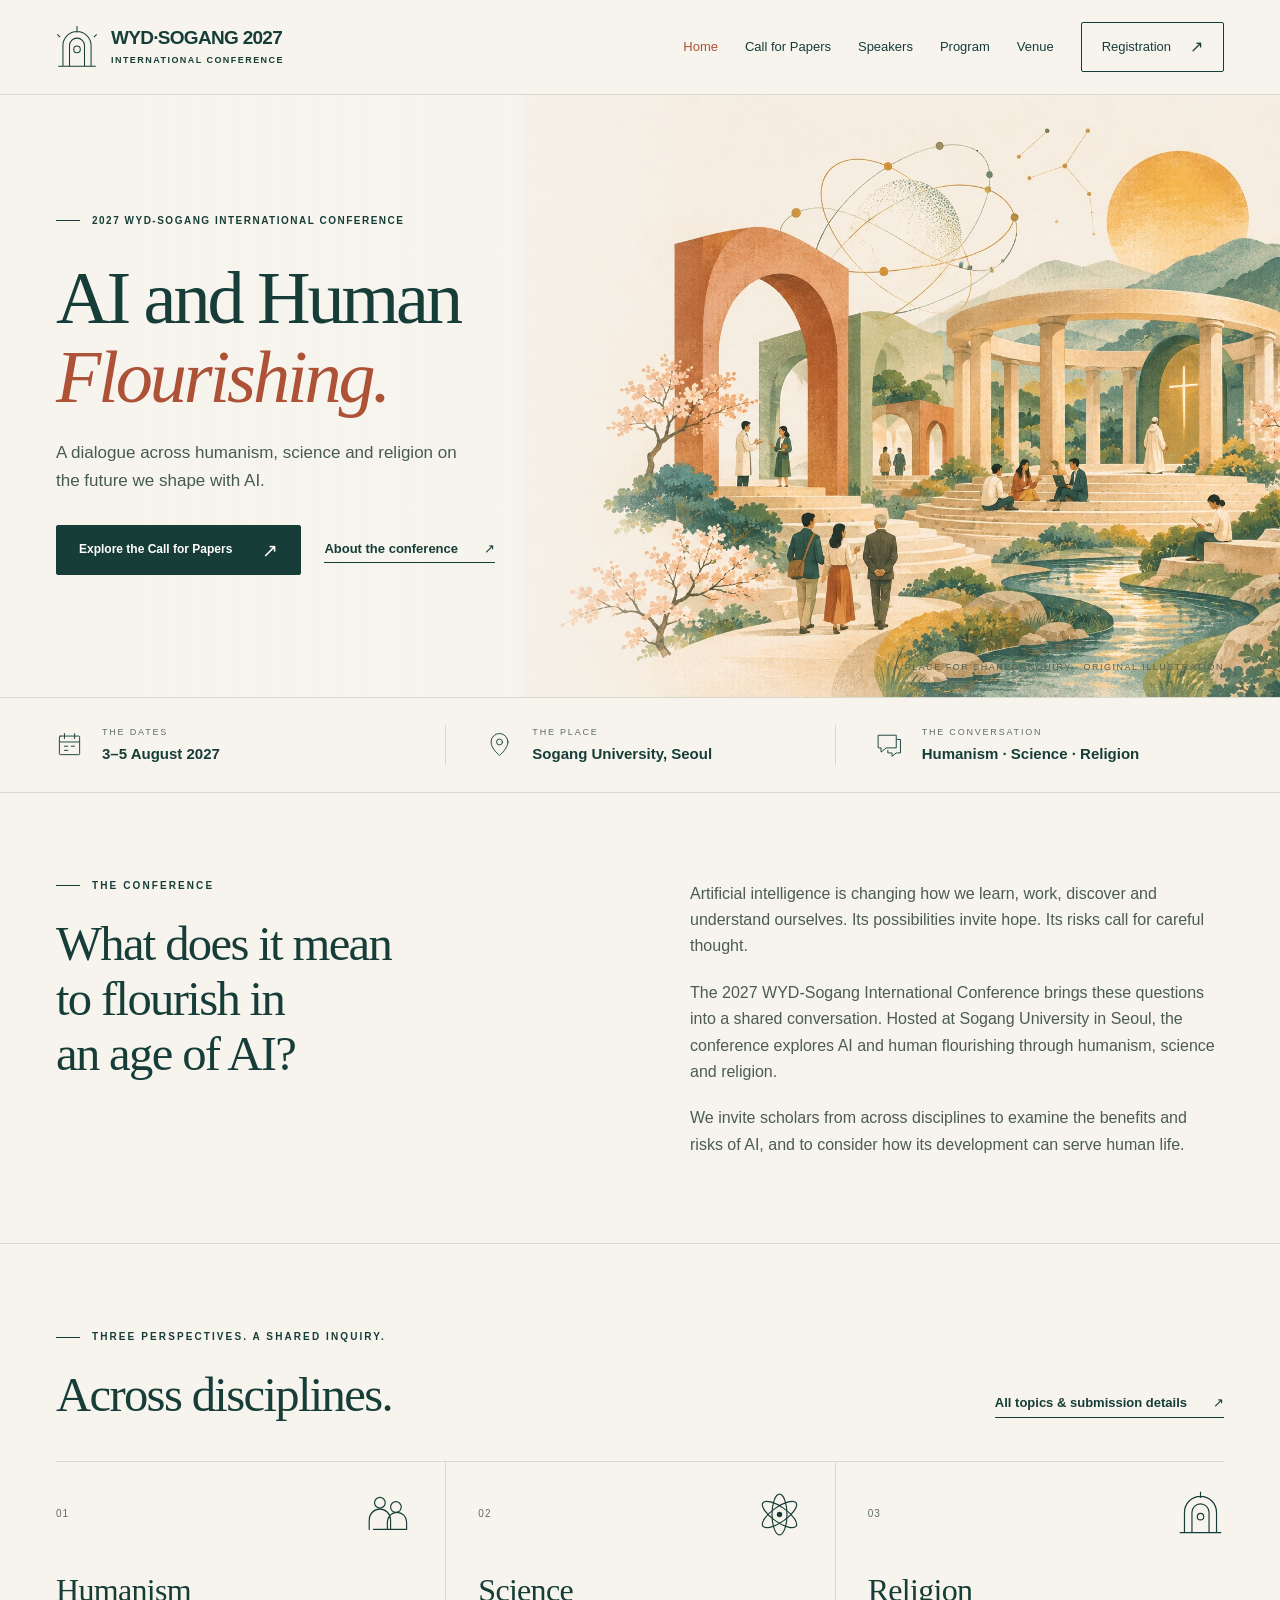
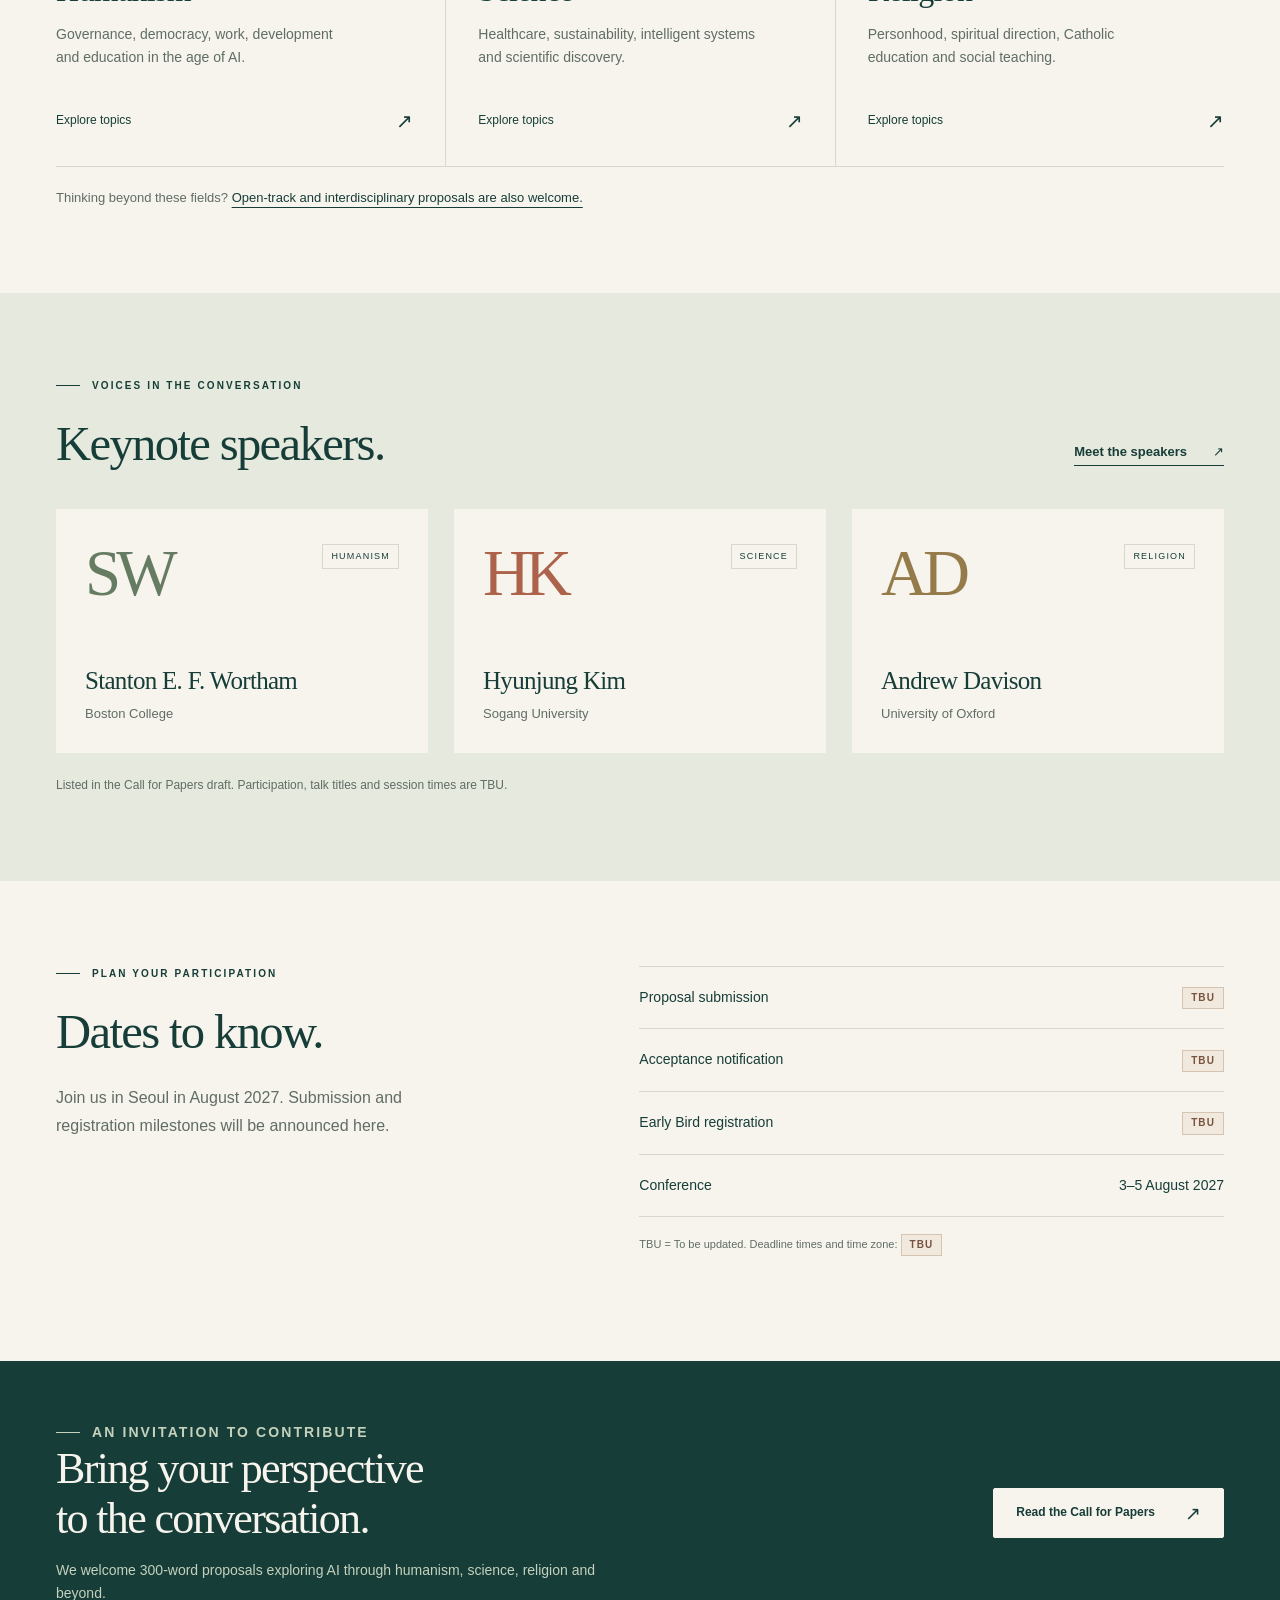
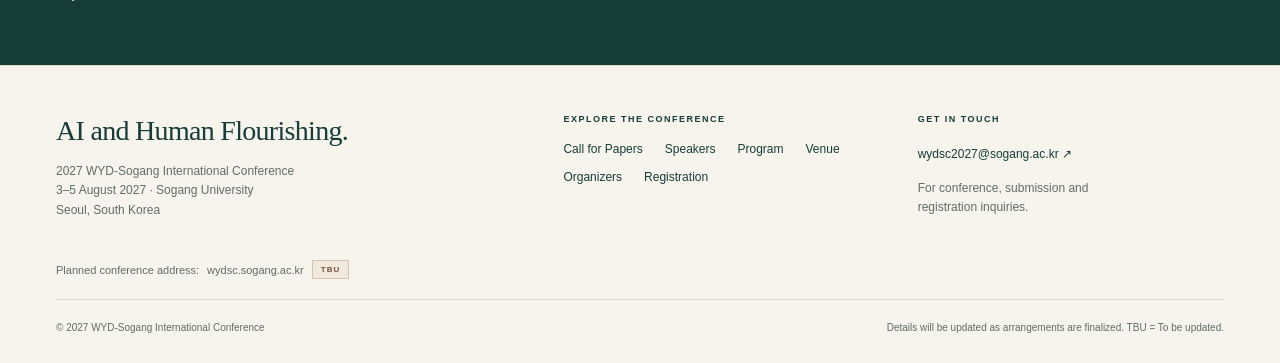
==== commit 290ec80a: "Record Sogang conference domain and prepare DNS transition" ====
--- a/docs/index.html
+++ b/docs/index.html
@@ -39,7 +39,7 @@
 <div class="footer-grid"><div><p class="footer-brand">AI and Human Flourishing.</p><p class="footer-description">2027 WYD-Sogang International Conference<br>3–5 August 2027 · Sogang University<br>Seoul, South Korea</p></div>
 <div><h2 class="footer-heading">Explore the conference</h2><div class="footer-links"><a href="./call-for-papers/">Call for Papers</a><a href="./speakers/">Speakers</a><a href="./program/">Program</a><a href="./venue/">Venue</a><a href="./organizers/">Organizers</a><a href="./registration/">Registration</a></div></div>
 <div><h2 class="footer-heading">Get in touch</h2><a class="footer-contact" href="mailto:wydsc2027@sogang.ac.kr">wydsc2027@sogang.ac.kr ↗</a><p class="footer-description" style="margin-top:12px">For conference, submission and<br>registration inquiries.</p></div></div>
-<div class="footer-bottom"><p>© 2027 WYD-Sogang International Conference</p><p>Details will be updated as arrangements are finalized. TBU = To be updated.</p></div>
+<p class="footer-domain">Planned conference address: <span>wydsc.sogang.ac.kr</span> <span class="tbu" title="To be updated">TBU</span></p><div class="footer-bottom"><p>© 2027 WYD-Sogang International Conference</p><p>Details will be updated as arrangements are finalized. TBU = To be updated.</p></div>
 </div></footer>
 </body>
 </html>
--- a/docs/assets/css/site.css
+++ b/docs/assets/css/site.css
@@ -139,6 +139,8 @@
 .footer-links a:hover, .footer-contact:hover { color: var(--rust); }
 .footer-bottom { border-top: 1px solid var(--line); padding-top: 20px; display: flex; justify-content: space-between; gap: 25px; font-size: 10px; color: var(--muted); }
 .footer-bottom p { margin: 0; }
+.footer-domain { font-size: 11px; color: var(--muted); margin-bottom: 20px; display: flex; gap: 8px; flex-wrap: wrap; align-items: center; }
+.footer-domain .tbu { font-size: 8px; }
 .page-heading { padding-block: 53px 52px; border-bottom: 1px solid var(--line); }
 .breadcrumb { font-size: 11px; color: var(--muted); margin-bottom: 36px; display: flex; align-items: center; gap: 12px; }
 .breadcrumb a { text-decoration: none; }
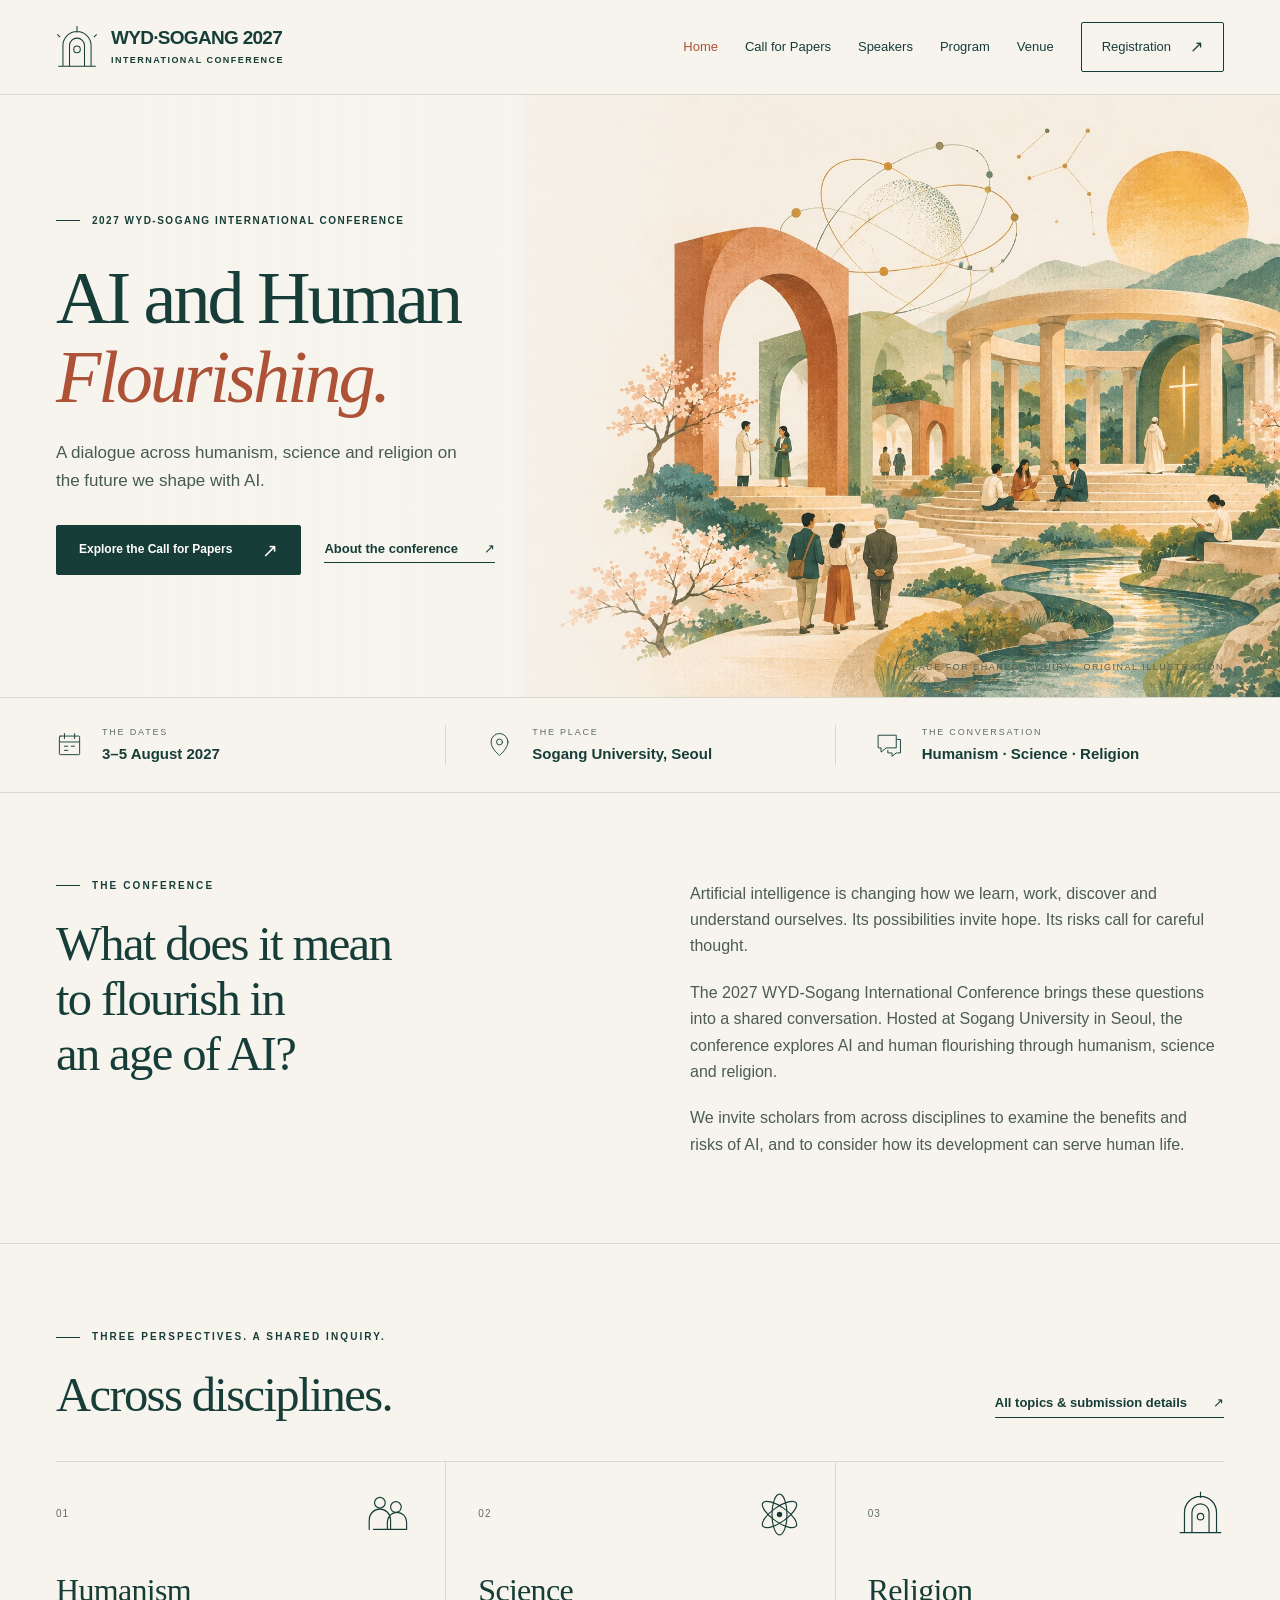
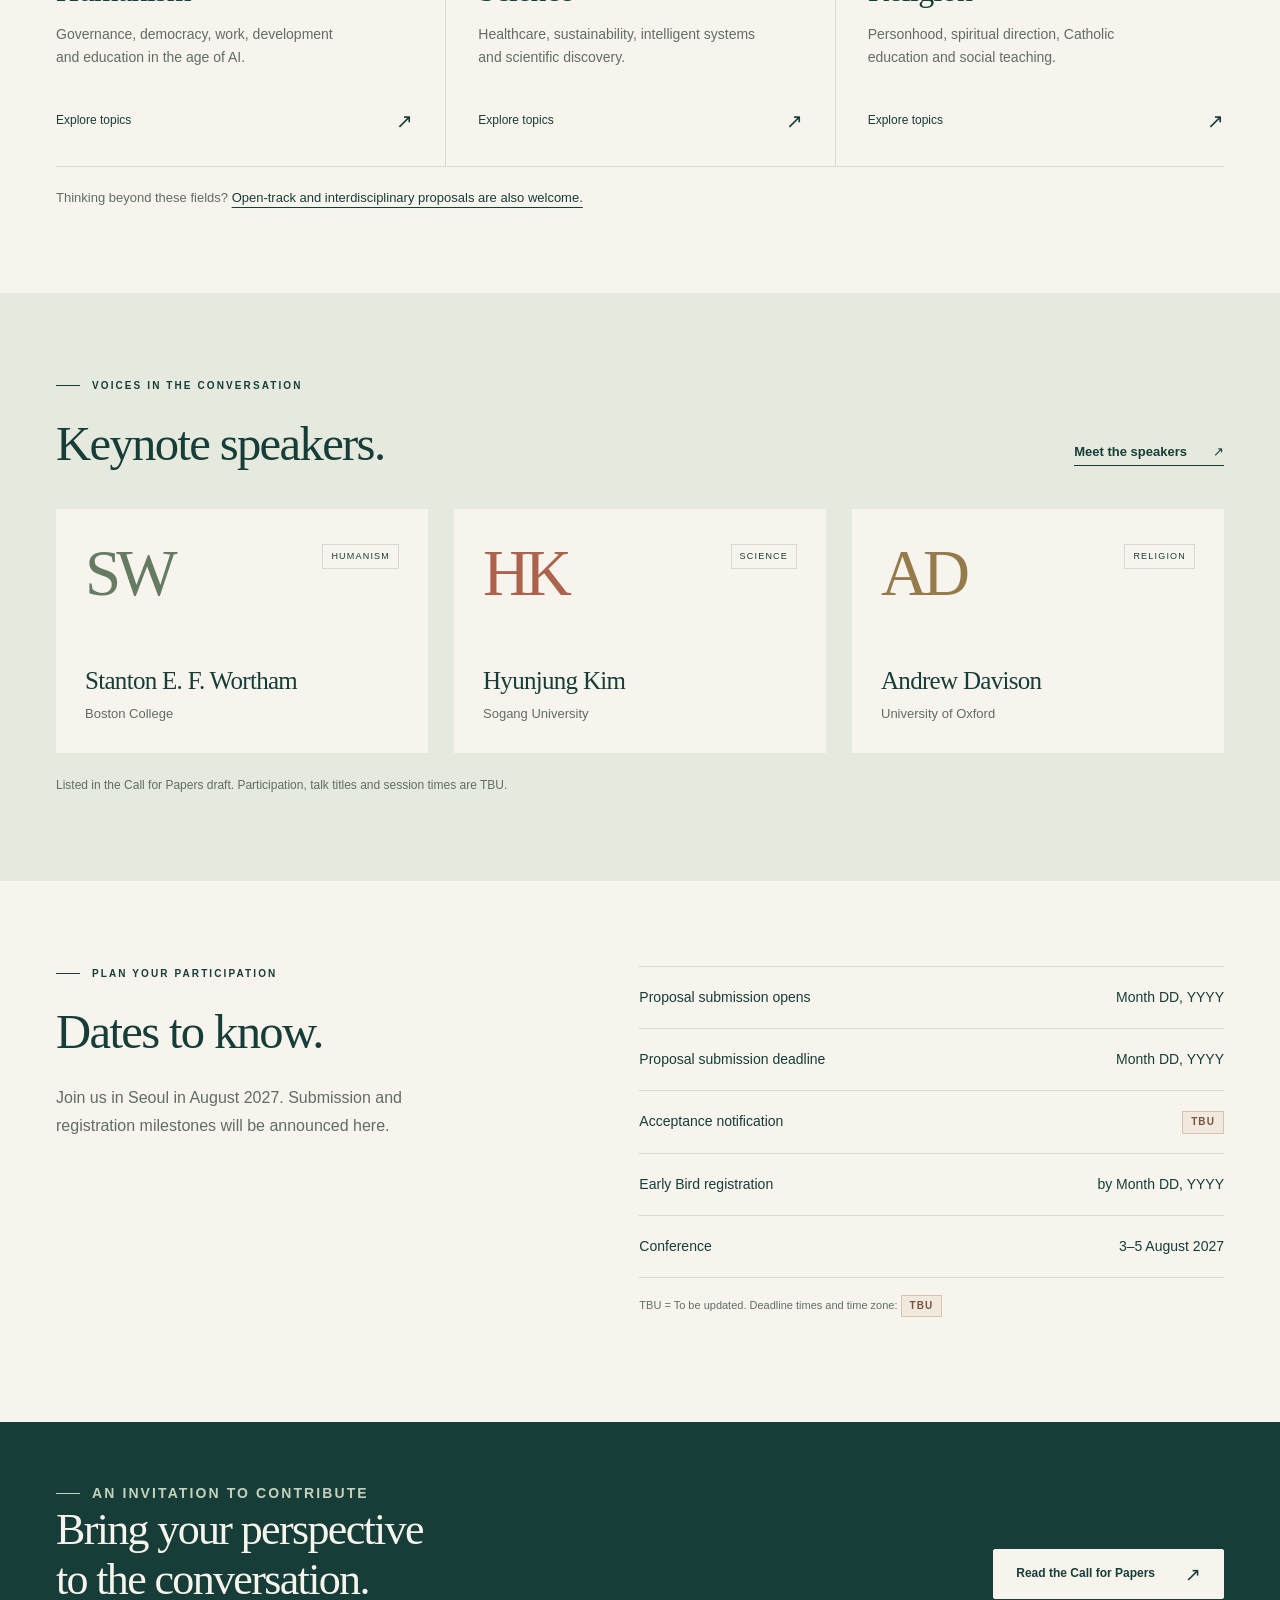
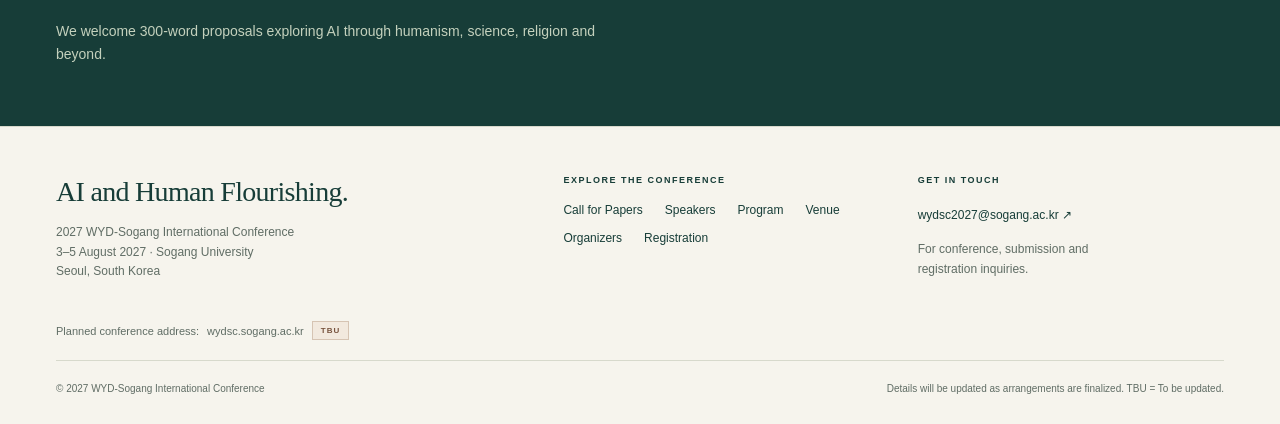
==== commit 36c3b0b2: "Update CFP dates, citation, and travel details" ====
--- a/docs/index.html
+++ b/docs/index.html
@@ -33,7 +33,7 @@
 <section class="section section-rule" id="about"><div class="wrap intro-grid"><div><p class="eyebrow">The conference</p><h2>What does it mean<br>to flourish in<br>an age of AI?</h2></div><div class="intro-text"><p>Artificial intelligence is changing how we learn, work, discover and understand ourselves. Its possibilities invite hope. Its risks call for careful thought.</p><p>The 2027 WYD-Sogang International Conference brings these questions into a shared conversation. Hosted at Sogang University in Seoul, the conference explores AI and human flourishing through humanism, science and religion.</p><p>We invite scholars from across disciplines to examine the benefits and risks of AI, and to consider how its development can serve human life.</p></div></div></section>
 <section class="section"><div class="wrap"><div class="section-head"><div><p class="eyebrow">Three perspectives. A shared inquiry.</p><h2>Across disciplines.</h2></div><a class="text-link" href="./call-for-papers/">All topics &amp; submission details<span aria-hidden="true">↗</span></a></div><div class="tracks"><a class="track" href="./call-for-papers/#humanism"><div class="track-top"><span class="track-number">01</span><svg class="track-glyph" viewBox="0 0 44 44" fill="none" stroke="currentColor" stroke-width="1.1" stroke-linecap="round" stroke-linejoin="round" aria-hidden="true"><circle cx="13" cy="11" r="5"/><circle cx="28" cy="15" r="5"/><path d="M3 36v-9a10 10 0 0 1 20 0v9M20 36v-7a9 9 0 0 1 18 0v7M7 36h30"/></svg></div><h3>Humanism</h3><p>Governance, democracy, work, development and education in the age of AI.</p><div class="track-bottom"><span>Explore topics</span><span aria-hidden="true">↗</span></div></a><a class="track" href="./call-for-papers/#science"><div class="track-top"><span class="track-number">02</span><svg class="track-glyph" viewBox="0 0 44 44" fill="none" stroke="currentColor" stroke-width="1.1" stroke-linecap="round" stroke-linejoin="round" aria-hidden="true"><ellipse cx="22" cy="22" rx="19" ry="7" transform="rotate(-35 22 22)"/><ellipse cx="22" cy="22" rx="19" ry="7" transform="rotate(35 22 22)"/><ellipse cx="22" cy="22" rx="7" ry="19"/><circle cx="22" cy="22" r="2" fill="currentColor"/></svg></div><h3>Science</h3><p>Healthcare, sustainability, intelligent systems and scientific discovery.</p><div class="track-bottom"><span>Explore topics</span><span aria-hidden="true">↗</span></div></a><a class="track" href="./call-for-papers/#religion"><div class="track-top"><span class="track-number">03</span><svg class="track-glyph" viewBox="0 0 44 44" fill="none" stroke="currentColor" stroke-width="1.1" stroke-linecap="round" stroke-linejoin="round" aria-hidden="true"><path d="M7 39V20a15 15 0 0 1 30 0v19M14 39V20a8 8 0 0 1 16 0v19M3 39h38M22 1v5"/><circle cx="22" cy="24" r="3"/></svg></div><h3>Religion</h3><p>Personhood, spiritual direction, Catholic education and social teaching.</p><div class="track-bottom"><span>Explore topics</span><span aria-hidden="true">↗</span></div></a></div><p class="open-track">Thinking beyond these fields? <a href="./call-for-papers/#open-track">Open-track and interdisciplinary proposals are also welcome.</a></p></div></section>
 <section class="section sage-section"><div class="wrap"><div class="section-head"><div><p class="eyebrow">Voices in the conversation</p><h2>Keynote speakers.</h2></div><a class="text-link" href="./speakers/">Meet the speakers<span aria-hidden="true">↗</span></a></div><div class="speakers"><article class="speaker-card"><div class="speaker-art" aria-hidden="true"><span class="speaker-monogram">SW</span><span class="speaker-track">Humanism</span></div><h3>Stanton E. F. Wortham</h3><p class="affiliation">Boston College</p></article><article class="speaker-card"><div class="speaker-art" aria-hidden="true"><span class="speaker-monogram">HK</span><span class="speaker-track">Science</span></div><h3>Hyunjung Kim</h3><p class="affiliation">Sogang University</p></article><article class="speaker-card"><div class="speaker-art" aria-hidden="true"><span class="speaker-monogram">AD</span><span class="speaker-track">Religion</span></div><h3>Andrew Davison</h3><p class="affiliation">University of Oxford</p></article></div><p class="source-note">Listed in the Call for Papers draft. Participation, talk titles and session times are TBU.</p></div></section>
-<section class="section"><div class="wrap dates-grid"><div><p class="eyebrow">Plan your participation</p><h2>Dates to know.</h2><p class="lead">Join us in Seoul in August 2027. Submission and registration milestones will be announced here.</p></div><div><dl class="dates-list"><div class="date-row"><dt>Proposal submission</dt><dd><span class="tbu" title="To be updated">TBU</span></dd></div><div class="date-row"><dt>Acceptance notification</dt><dd><span class="tbu" title="To be updated">TBU</span></dd></div><div class="date-row"><dt>Early Bird registration</dt><dd><span class="tbu" title="To be updated">TBU</span></dd></div><div class="date-row"><dt>Conference</dt><dd>3–5 August 2027</dd></div></dl><p class="tbu-legend">TBU = To be updated. Deadline times and time zone: <span class="tbu" title="To be updated">TBU</span></p></div></div></section>
+<section class="section"><div class="wrap dates-grid"><div><p class="eyebrow">Plan your participation</p><h2>Dates to know.</h2><p class="lead">Join us in Seoul in August 2027. Submission and registration milestones will be announced here.</p></div><div><dl class="dates-list"><div class="date-row"><dt>Proposal submission opens</dt><dd>Month DD, YYYY</dd></div><div class="date-row"><dt>Proposal submission deadline</dt><dd>Month DD, YYYY</dd></div><div class="date-row"><dt>Acceptance notification</dt><dd><span class="tbu" title="To be updated">TBU</span></dd></div><div class="date-row"><dt>Early Bird registration</dt><dd>by Month DD, YYYY</dd></div><div class="date-row"><dt>Conference</dt><dd>3–5 August 2027</dd></div></dl><p class="tbu-legend">TBU = To be updated. Deadline times and time zone: <span class="tbu" title="To be updated">TBU</span></p></div></div></section>
 <section class="invitation"><div class="wrap invitation-inner"><div><p class="eyebrow">An invitation to contribute</p><h2>Bring your perspective<br>to the conversation.</h2><p>We welcome 300-word proposals exploring AI through humanism, science, religion and beyond.</p></div><a class="button light" href="./call-for-papers/">Read the Call for Papers<span class="arrow" aria-hidden="true">↗</span></a></div></section></main>
 <footer class="site-footer"><div class="wrap">
 <div class="footer-grid"><div><p class="footer-brand">AI and Human Flourishing.</p><p class="footer-description">2027 WYD-Sogang International Conference<br>3–5 August 2027 · Sogang University<br>Seoul, South Korea</p></div>
--- a/docs/assets/css/site.css
+++ b/docs/assets/css/site.css
@@ -153,6 +153,12 @@
 .article-section h2 { font-size: 35px; letter-spacing: -1px; margin-bottom: 20px; }
 .article-section p { color: #4c5c53; font-size: 15px; }
 .article-section p:last-child { margin-bottom: 0; }
+.papal-quote { margin: 0 0 30px; padding: 27px 29px; background: var(--sage); border-top: 1px solid #ccd4c4; border-bottom: 1px solid #ccd4c4; }
+.papal-quote blockquote { margin: 0; }
+.papal-quote blockquote p { color: var(--ink); font-family: var(--serif); font-size: 21px; line-height: 1.55; }
+.papal-quote figcaption { color: var(--muted); font-size: 11px; line-height: 1.65; }
+.papal-quote figcaption a { color: var(--ink); }
+.submission-guidelines { margin: 0 0 20px; padding-left: 24px; color: #4c5c53; font-size: 15px; }
 .sidebar { position: sticky; top: 125px; }
 .side-panel { background: var(--sage); padding: 26px; margin-bottom: 22px; }
 .side-panel h2 { font-size: 26px; letter-spacing: -.6px; margin-bottom: 17px; }
@@ -351,6 +357,9 @@
   .article-section { margin-bottom: 30px; padding-bottom: 30px; }
   .article-section h2 { font-size: 31px; }
   .article-section p { font-size: 14px; }
+  .papal-quote { padding: 22px 20px; }
+  .papal-quote blockquote p { font-size: 18px; }
+  .submission-guidelines { font-size: 14px; }
   .sidebar { grid-template-columns: 1fr; gap: 20px; }
   .topic-list { font-size: 13px; }
   .topic-title h3 { font-size: 27px; }
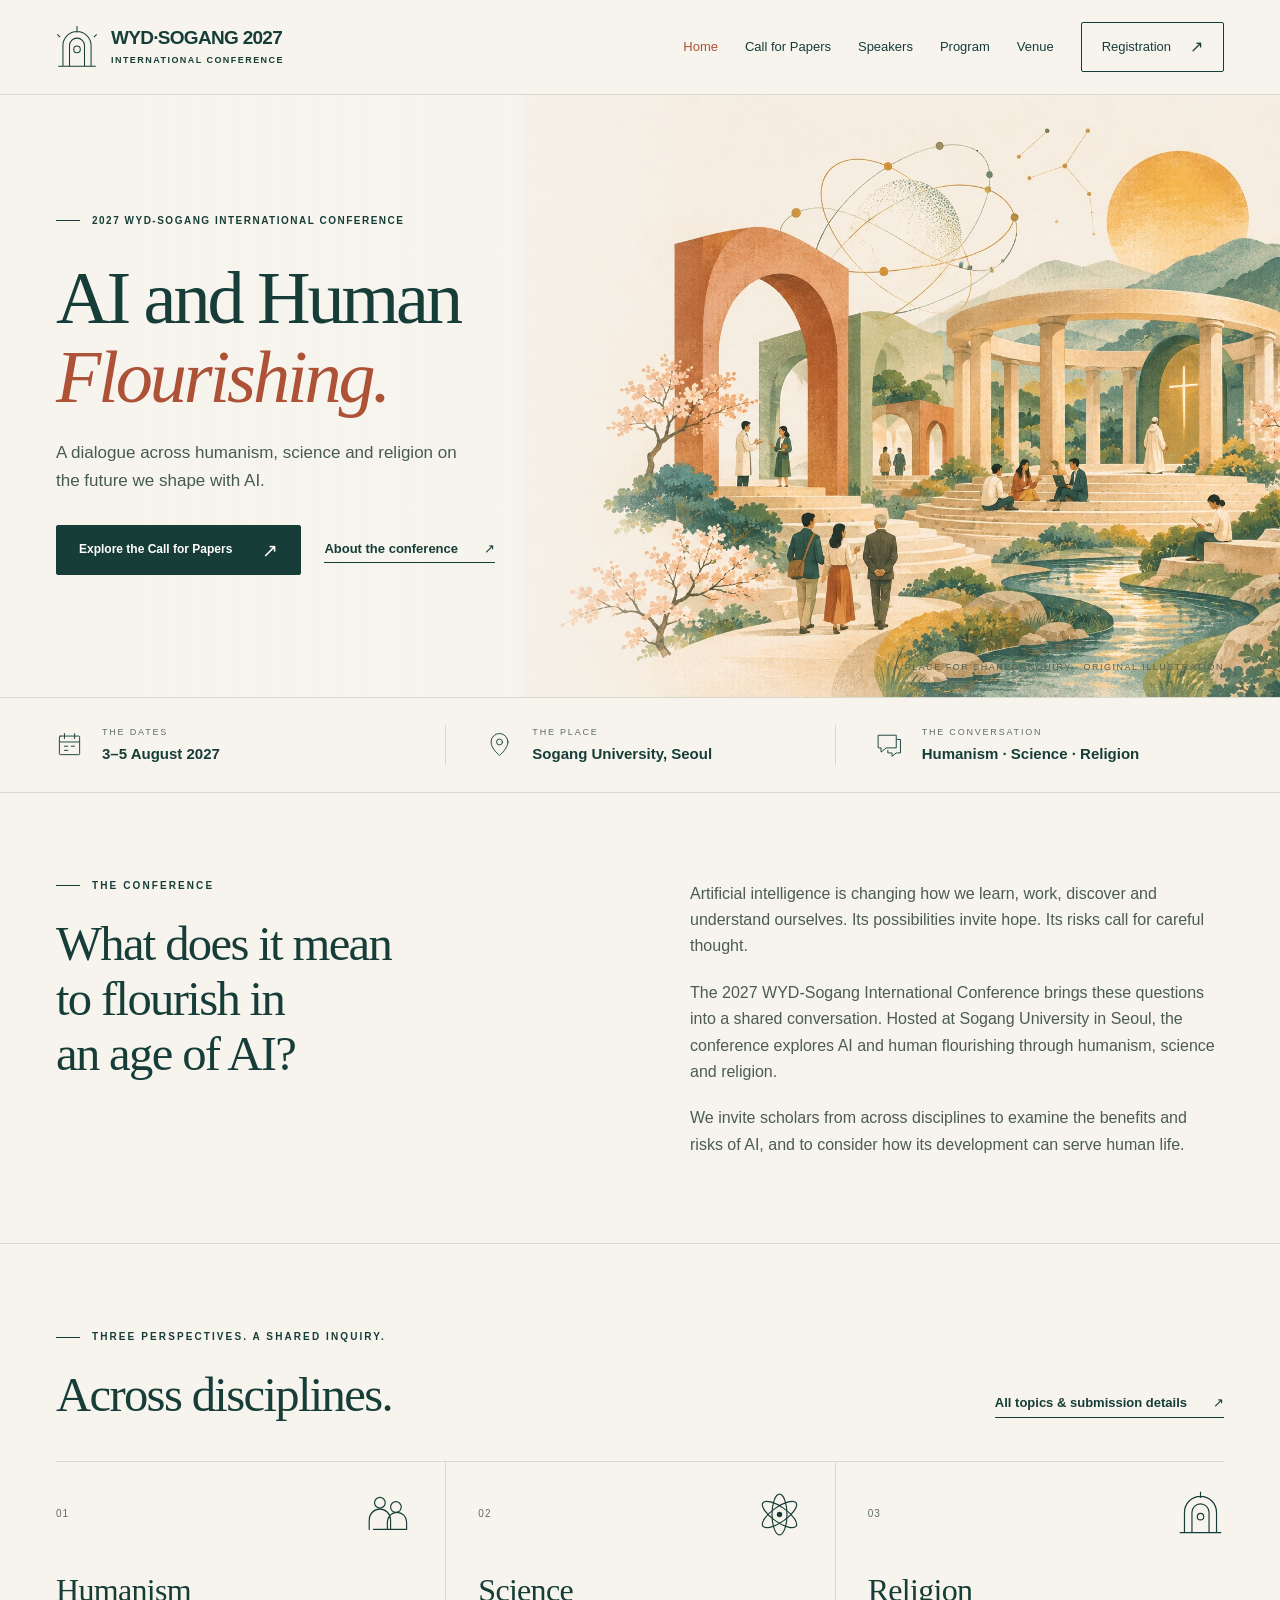
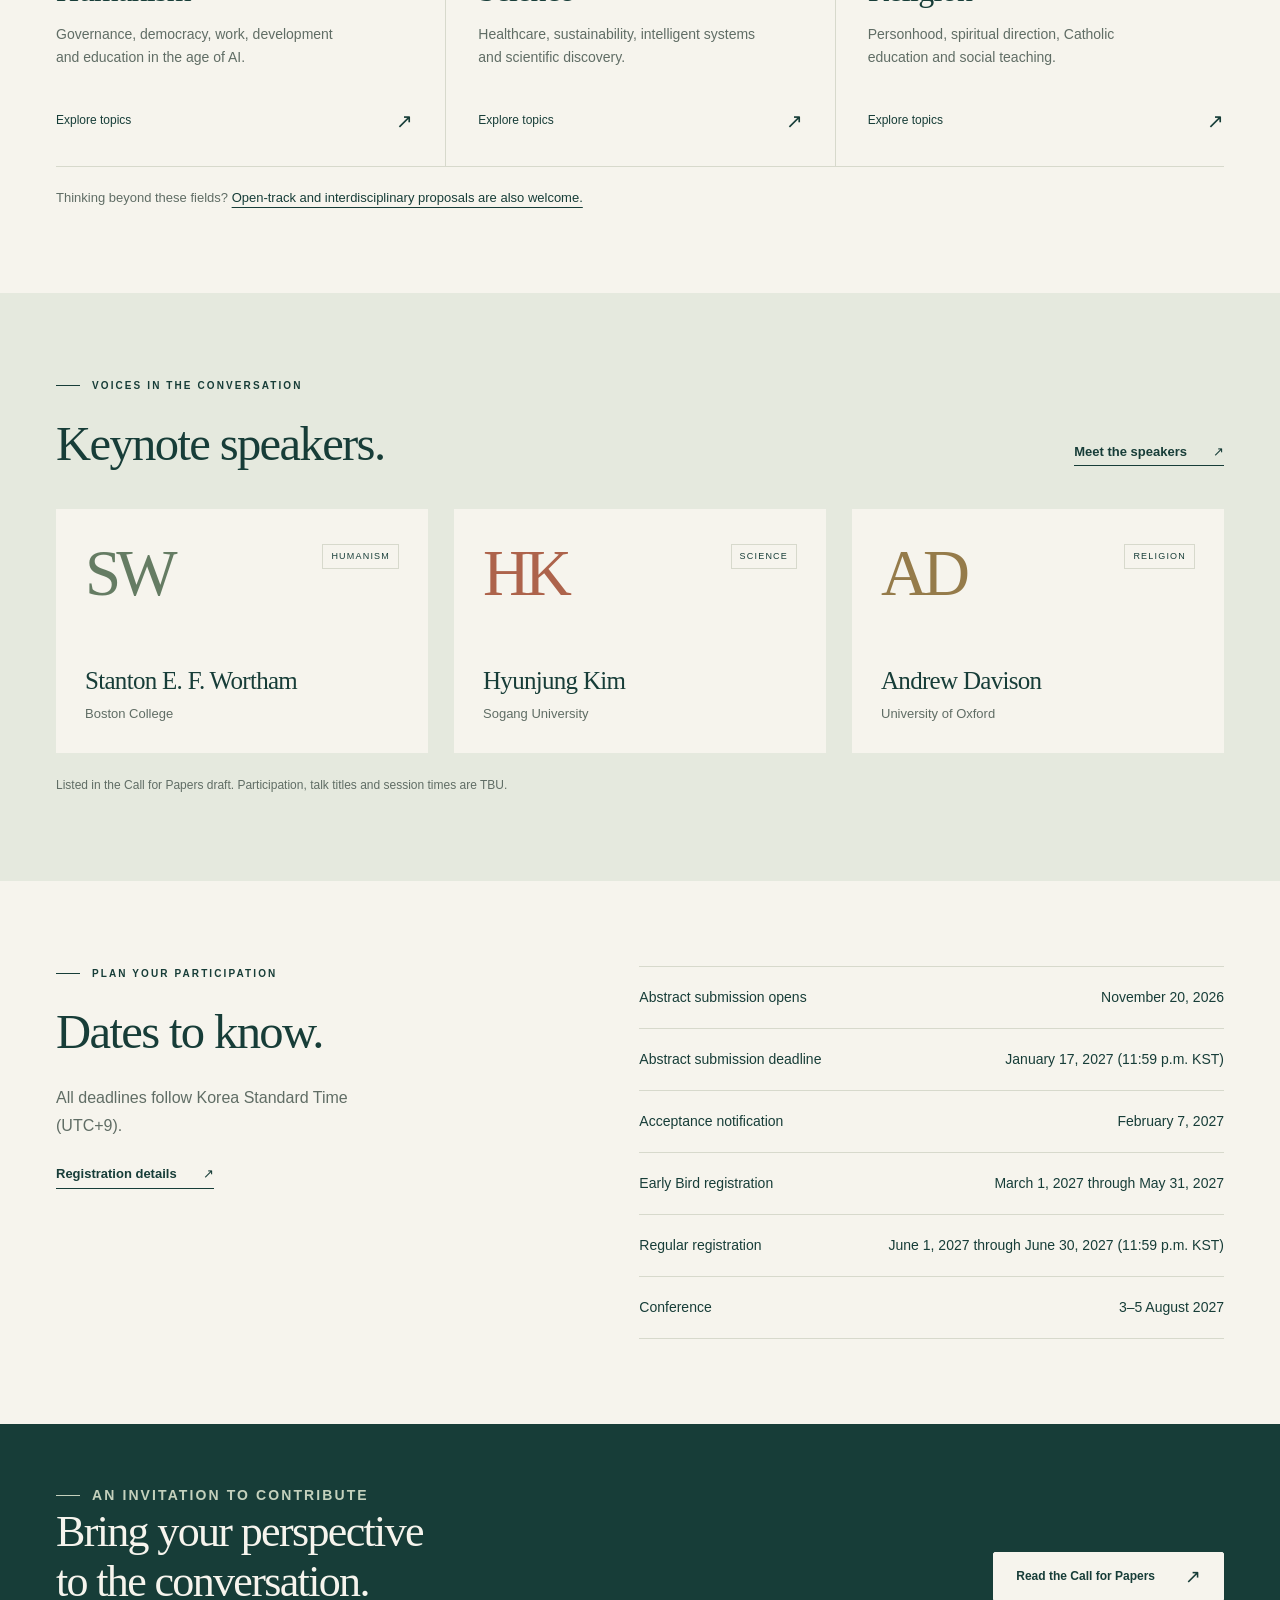
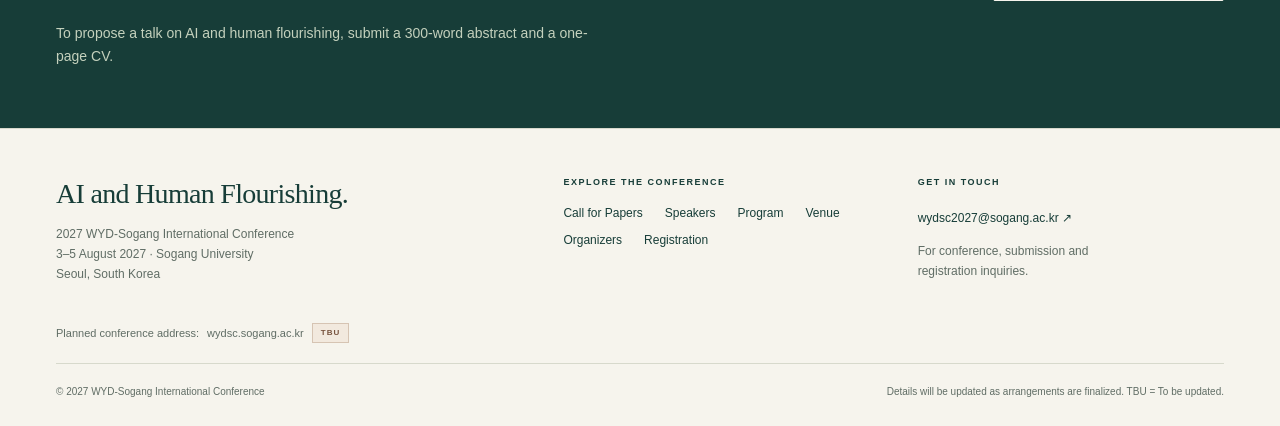
==== commit 2749663b: "Publish abstract submission requirements and registration dates" ====
--- a/docs/index.html
+++ b/docs/index.html
@@ -33,8 +33,8 @@
 <section class="section section-rule" id="about"><div class="wrap intro-grid"><div><p class="eyebrow">The conference</p><h2>What does it mean<br>to flourish in<br>an age of AI?</h2></div><div class="intro-text"><p>Artificial intelligence is changing how we learn, work, discover and understand ourselves. Its possibilities invite hope. Its risks call for careful thought.</p><p>The 2027 WYD-Sogang International Conference brings these questions into a shared conversation. Hosted at Sogang University in Seoul, the conference explores AI and human flourishing through humanism, science and religion.</p><p>We invite scholars from across disciplines to examine the benefits and risks of AI, and to consider how its development can serve human life.</p></div></div></section>
 <section class="section"><div class="wrap"><div class="section-head"><div><p class="eyebrow">Three perspectives. A shared inquiry.</p><h2>Across disciplines.</h2></div><a class="text-link" href="./call-for-papers/">All topics &amp; submission details<span aria-hidden="true">↗</span></a></div><div class="tracks"><a class="track" href="./call-for-papers/#humanism"><div class="track-top"><span class="track-number">01</span><svg class="track-glyph" viewBox="0 0 44 44" fill="none" stroke="currentColor" stroke-width="1.1" stroke-linecap="round" stroke-linejoin="round" aria-hidden="true"><circle cx="13" cy="11" r="5"/><circle cx="28" cy="15" r="5"/><path d="M3 36v-9a10 10 0 0 1 20 0v9M20 36v-7a9 9 0 0 1 18 0v7M7 36h30"/></svg></div><h3>Humanism</h3><p>Governance, democracy, work, development and education in the age of AI.</p><div class="track-bottom"><span>Explore topics</span><span aria-hidden="true">↗</span></div></a><a class="track" href="./call-for-papers/#science"><div class="track-top"><span class="track-number">02</span><svg class="track-glyph" viewBox="0 0 44 44" fill="none" stroke="currentColor" stroke-width="1.1" stroke-linecap="round" stroke-linejoin="round" aria-hidden="true"><ellipse cx="22" cy="22" rx="19" ry="7" transform="rotate(-35 22 22)"/><ellipse cx="22" cy="22" rx="19" ry="7" transform="rotate(35 22 22)"/><ellipse cx="22" cy="22" rx="7" ry="19"/><circle cx="22" cy="22" r="2" fill="currentColor"/></svg></div><h3>Science</h3><p>Healthcare, sustainability, intelligent systems and scientific discovery.</p><div class="track-bottom"><span>Explore topics</span><span aria-hidden="true">↗</span></div></a><a class="track" href="./call-for-papers/#religion"><div class="track-top"><span class="track-number">03</span><svg class="track-glyph" viewBox="0 0 44 44" fill="none" stroke="currentColor" stroke-width="1.1" stroke-linecap="round" stroke-linejoin="round" aria-hidden="true"><path d="M7 39V20a15 15 0 0 1 30 0v19M14 39V20a8 8 0 0 1 16 0v19M3 39h38M22 1v5"/><circle cx="22" cy="24" r="3"/></svg></div><h3>Religion</h3><p>Personhood, spiritual direction, Catholic education and social teaching.</p><div class="track-bottom"><span>Explore topics</span><span aria-hidden="true">↗</span></div></a></div><p class="open-track">Thinking beyond these fields? <a href="./call-for-papers/#open-track">Open-track and interdisciplinary proposals are also welcome.</a></p></div></section>
 <section class="section sage-section"><div class="wrap"><div class="section-head"><div><p class="eyebrow">Voices in the conversation</p><h2>Keynote speakers.</h2></div><a class="text-link" href="./speakers/">Meet the speakers<span aria-hidden="true">↗</span></a></div><div class="speakers"><article class="speaker-card"><div class="speaker-art" aria-hidden="true"><span class="speaker-monogram">SW</span><span class="speaker-track">Humanism</span></div><h3>Stanton E. F. Wortham</h3><p class="affiliation">Boston College</p></article><article class="speaker-card"><div class="speaker-art" aria-hidden="true"><span class="speaker-monogram">HK</span><span class="speaker-track">Science</span></div><h3>Hyunjung Kim</h3><p class="affiliation">Sogang University</p></article><article class="speaker-card"><div class="speaker-art" aria-hidden="true"><span class="speaker-monogram">AD</span><span class="speaker-track">Religion</span></div><h3>Andrew Davison</h3><p class="affiliation">University of Oxford</p></article></div><p class="source-note">Listed in the Call for Papers draft. Participation, talk titles and session times are TBU.</p></div></section>
-<section class="section"><div class="wrap dates-grid"><div><p class="eyebrow">Plan your participation</p><h2>Dates to know.</h2><p class="lead">Join us in Seoul in August 2027. Submission and registration milestones will be announced here.</p></div><div><dl class="dates-list"><div class="date-row"><dt>Proposal submission opens</dt><dd>Month DD, YYYY</dd></div><div class="date-row"><dt>Proposal submission deadline</dt><dd>Month DD, YYYY</dd></div><div class="date-row"><dt>Acceptance notification</dt><dd><span class="tbu" title="To be updated">TBU</span></dd></div><div class="date-row"><dt>Early Bird registration</dt><dd>by Month DD, YYYY</dd></div><div class="date-row"><dt>Conference</dt><dd>3–5 August 2027</dd></div></dl><p class="tbu-legend">TBU = To be updated. Deadline times and time zone: <span class="tbu" title="To be updated">TBU</span></p></div></div></section>
-<section class="invitation"><div class="wrap invitation-inner"><div><p class="eyebrow">An invitation to contribute</p><h2>Bring your perspective<br>to the conversation.</h2><p>We welcome 300-word proposals exploring AI through humanism, science, religion and beyond.</p></div><a class="button light" href="./call-for-papers/">Read the Call for Papers<span class="arrow" aria-hidden="true">↗</span></a></div></section></main>
+<section class="section"><div class="wrap dates-grid"><div><p class="eyebrow">Plan your participation</p><h2>Dates to know.</h2><p class="lead">All deadlines follow Korea Standard Time (UTC+9).</p><a class="text-link" href="./registration/">Registration details<span aria-hidden="true">↗</span></a></div><div><dl class="dates-list"><div class="date-row"><dt>Abstract submission opens</dt><dd>November 20, 2026</dd></div><div class="date-row"><dt>Abstract submission deadline</dt><dd>January 17, 2027 (11:59 p.m. KST)</dd></div><div class="date-row"><dt>Acceptance notification</dt><dd>February 7, 2027</dd></div><div class="date-row"><dt>Early Bird registration</dt><dd>March 1, 2027 through May 31, 2027</dd></div><div class="date-row"><dt>Regular registration</dt><dd>June 1, 2027 through June 30, 2027 (11:59 p.m. KST)</dd></div><div class="date-row"><dt>Conference</dt><dd>3–5 August 2027</dd></div></dl></div></div></section>
+<section class="invitation"><div class="wrap invitation-inner"><div><p class="eyebrow">An invitation to contribute</p><h2>Bring your perspective<br>to the conversation.</h2><p>To propose a talk on AI and human flourishing, submit a 300-word abstract and a one-page CV.</p></div><a class="button light" href="./call-for-papers/">Read the Call for Papers<span class="arrow" aria-hidden="true">↗</span></a></div></section></main>
 <footer class="site-footer"><div class="wrap">
 <div class="footer-grid"><div><p class="footer-brand">AI and Human Flourishing.</p><p class="footer-description">2027 WYD-Sogang International Conference<br>3–5 August 2027 · Sogang University<br>Seoul, South Korea</p></div>
 <div><h2 class="footer-heading">Explore the conference</h2><div class="footer-links"><a href="./call-for-papers/">Call for Papers</a><a href="./speakers/">Speakers</a><a href="./program/">Program</a><a href="./venue/">Venue</a><a href="./organizers/">Organizers</a><a href="./registration/">Registration</a></div></div>
--- a/docs/assets/css/site.css
+++ b/docs/assets/css/site.css
@@ -121,9 +121,8 @@
 .date-row { display: flex; justify-content: space-between; gap: 24px; padding-block: 19px; border-bottom: 1px solid var(--line); font-size: 14px; }
 .date-row:first-child { border-top: 1px solid var(--line); }
 .date-row dt { margin: 0; }
-.date-row dd { margin: 0; text-align: right; flex-shrink: 0; }
+.date-row dd { margin: 0; max-width: 62%; text-align: right; }
 .tbu { display: inline-block; font-family: var(--sans); font-size: 10px; font-weight: 550; letter-spacing: 1.1px; color: #77523d; border: 1px solid #d6c4b3; background: #f2e9de; padding: 2px 8px; line-height: 1.65; vertical-align: middle; white-space: nowrap; }
-.tbu-legend { font-size: 11px; color: var(--muted); margin-top: 17px; }
 .invitation { background: var(--ink); color: var(--paper); }
 .invitation-inner { display: flex; justify-content: space-between; gap: 70px; align-items: center; padding-block: 60px; }
 .invitation h2 { font-size: 44px; margin-bottom: 15px; max-width: 550px; }
@@ -164,7 +163,7 @@
 .side-panel h2 { font-size: 26px; letter-spacing: -.6px; margin-bottom: 17px; }
 .side-panel p { font-size: 13px; color: var(--muted); }
 .side-panel .button { width: 100%; margin-top: 14px; font-size: 11px; gap: 10px; padding: 12px 15px; }
-.side-panel .date-row { font-size: 12px; gap: 12px; align-items: center; }
+.side-panel .date-row { font-size: .875rem; gap: 12px; align-items: center; }
 .side-panel .date-row:first-child { border-top: 0; padding-top: 0; }
 .side-nav { padding: 4px 2px; display: grid; }
 .side-nav a { padding-block: 9px; font-size: 12px; text-decoration: none; border-bottom: 1px solid var(--line); }
@@ -185,14 +184,14 @@
 .facts-list .date-row dd { max-width: 60%; flex-shrink: 1; }
 .status-heading { display: flex; gap: 15px; align-items: center; margin-bottom: 14px; }
 .status-dot { width: 7px; height: 7px; background: var(--rust); border-radius: 50%; flex-shrink: 0; }
-.status-heading h2 { margin: 0; font-size: 28px; }
+.status-heading h3 { margin: 0; font-size: 28px; }
 .fee-grid { display: grid; grid-template-columns: 1fr 1fr; gap: 20px; margin-block: 27px; }
 .fee-card { border: 1px solid var(--line); padding: 27px; }
 .fee-card.early { background: var(--sage); border-color: var(--sage); }
 .fee-label { font-family: var(--sans); font-size: 10px; font-weight: 550; text-transform: uppercase; letter-spacing: 1.4px; margin-bottom: 21px; min-height: 2.6em; }
 .fee-card .price { font-family: var(--serif); font-size: 60px; letter-spacing: -2px; color: var(--ink); margin-bottom: 16px; line-height: 1.1; }
 .price small { font-family: var(--sans); font-size: 12px; letter-spacing: 0; margin-right: 6px; }
-.fee-card .fee-deadline { font-size: 12px; margin: 0; }
+.fee-card .fee-deadline { font-size: .875rem; margin: 0; }
 .payment-block { padding: 23px 0; border-top: 1px solid var(--line); }
 .payment-block:last-child { padding-bottom: 0; }
 .payment-title { display: flex; justify-content: space-between; align-items: start; gap: 25px; margin-bottom: 12px; }
@@ -337,7 +336,7 @@
   .dates-grid { grid-template-columns: 1fr; gap: 27px; }
   .dates-grid h2 { margin-bottom: 17px; }
   .dates-grid .lead { margin-bottom: 0; font-size: 14px; }
-  .date-row { font-size: 13px; padding-block: 17px; gap: 15px; }
+  .date-row { padding-block: 17px; gap: 15px; }
   .invitation-inner { display: block; padding-block: 44px; }
   .invitation h2 { font-size: 35px; }
   .invitation p { font-size: 13px; }
@@ -368,7 +367,6 @@
   .fee-card .price { font-size: 46px; }
   .price small { display: block; margin: 0 0 7px; font-size: 10px; }
   .fee-label { font-size: 9px; letter-spacing: 1px; }
-  .fee-card .fee-deadline { font-size: 11px; }
   .notice { padding: 18px; }
   .payment-title { gap: 15px; }
   .payment-title h3 { font-size: 14px; }
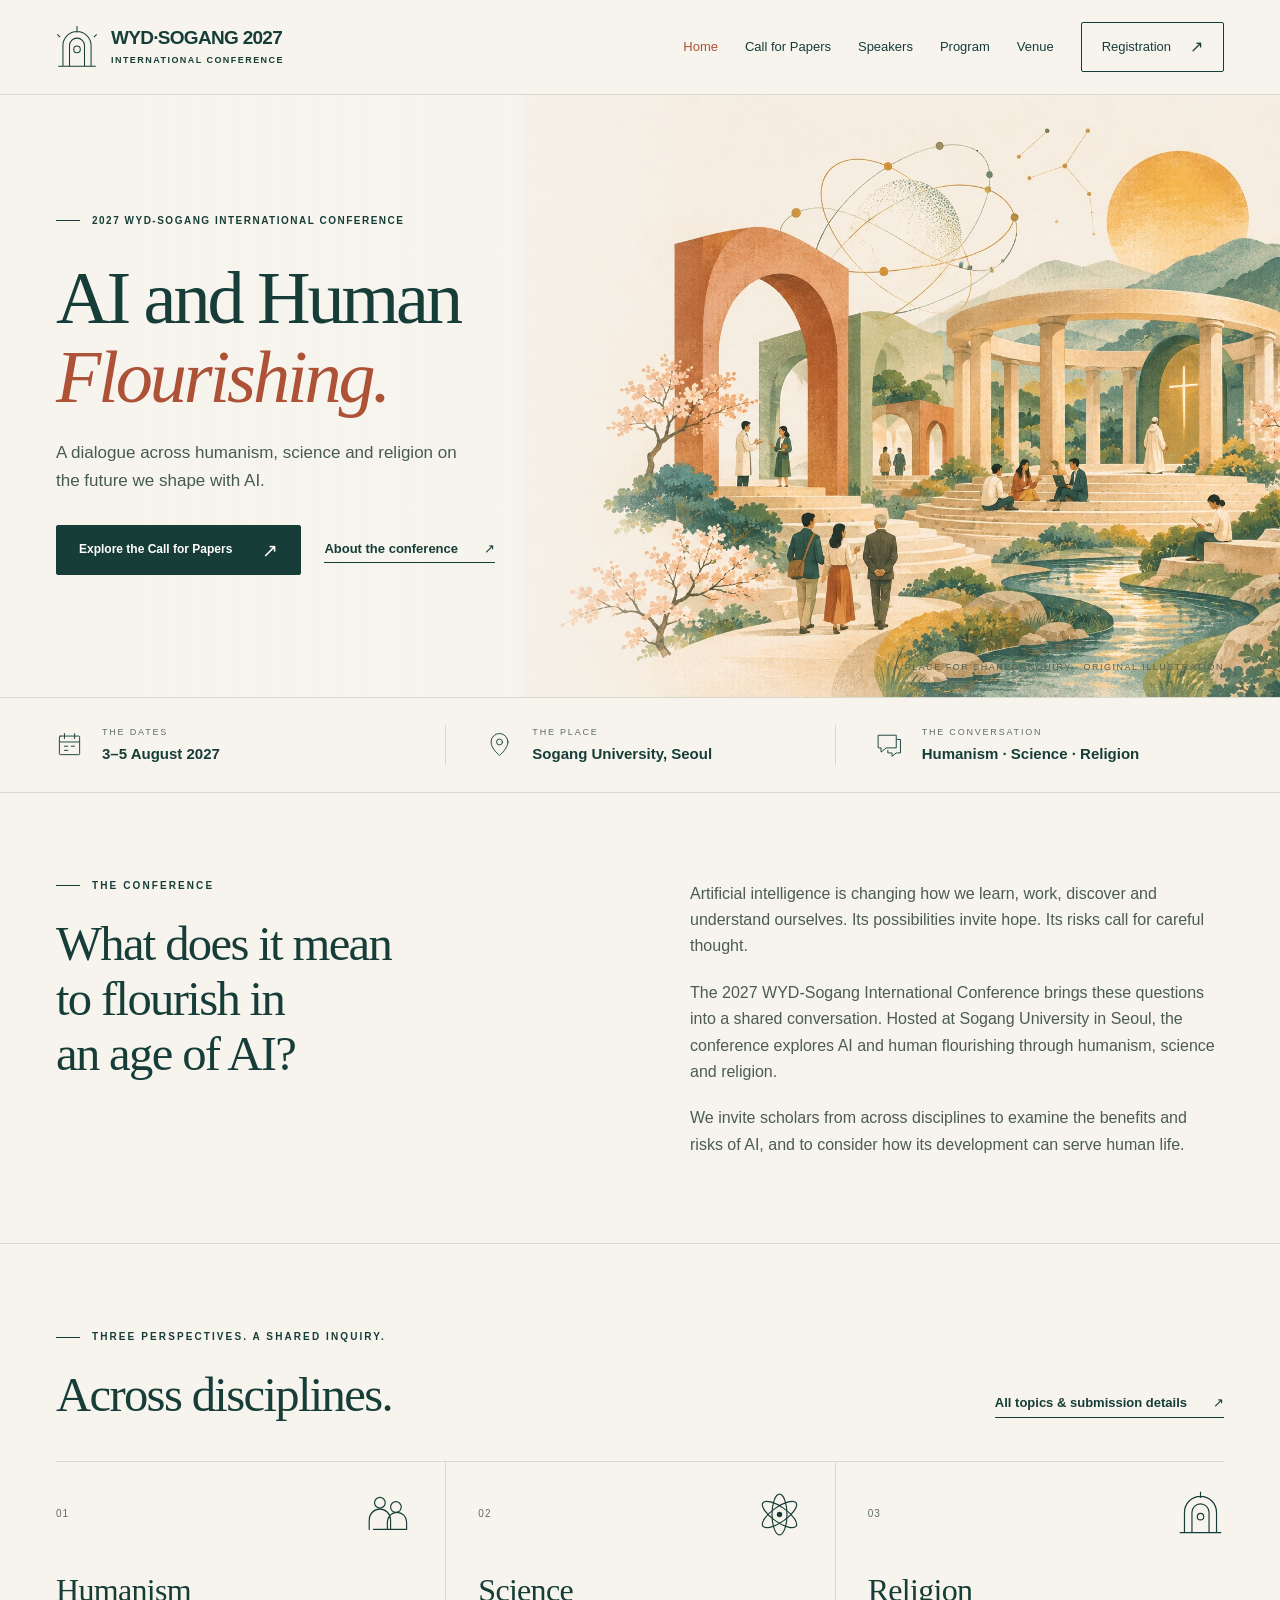
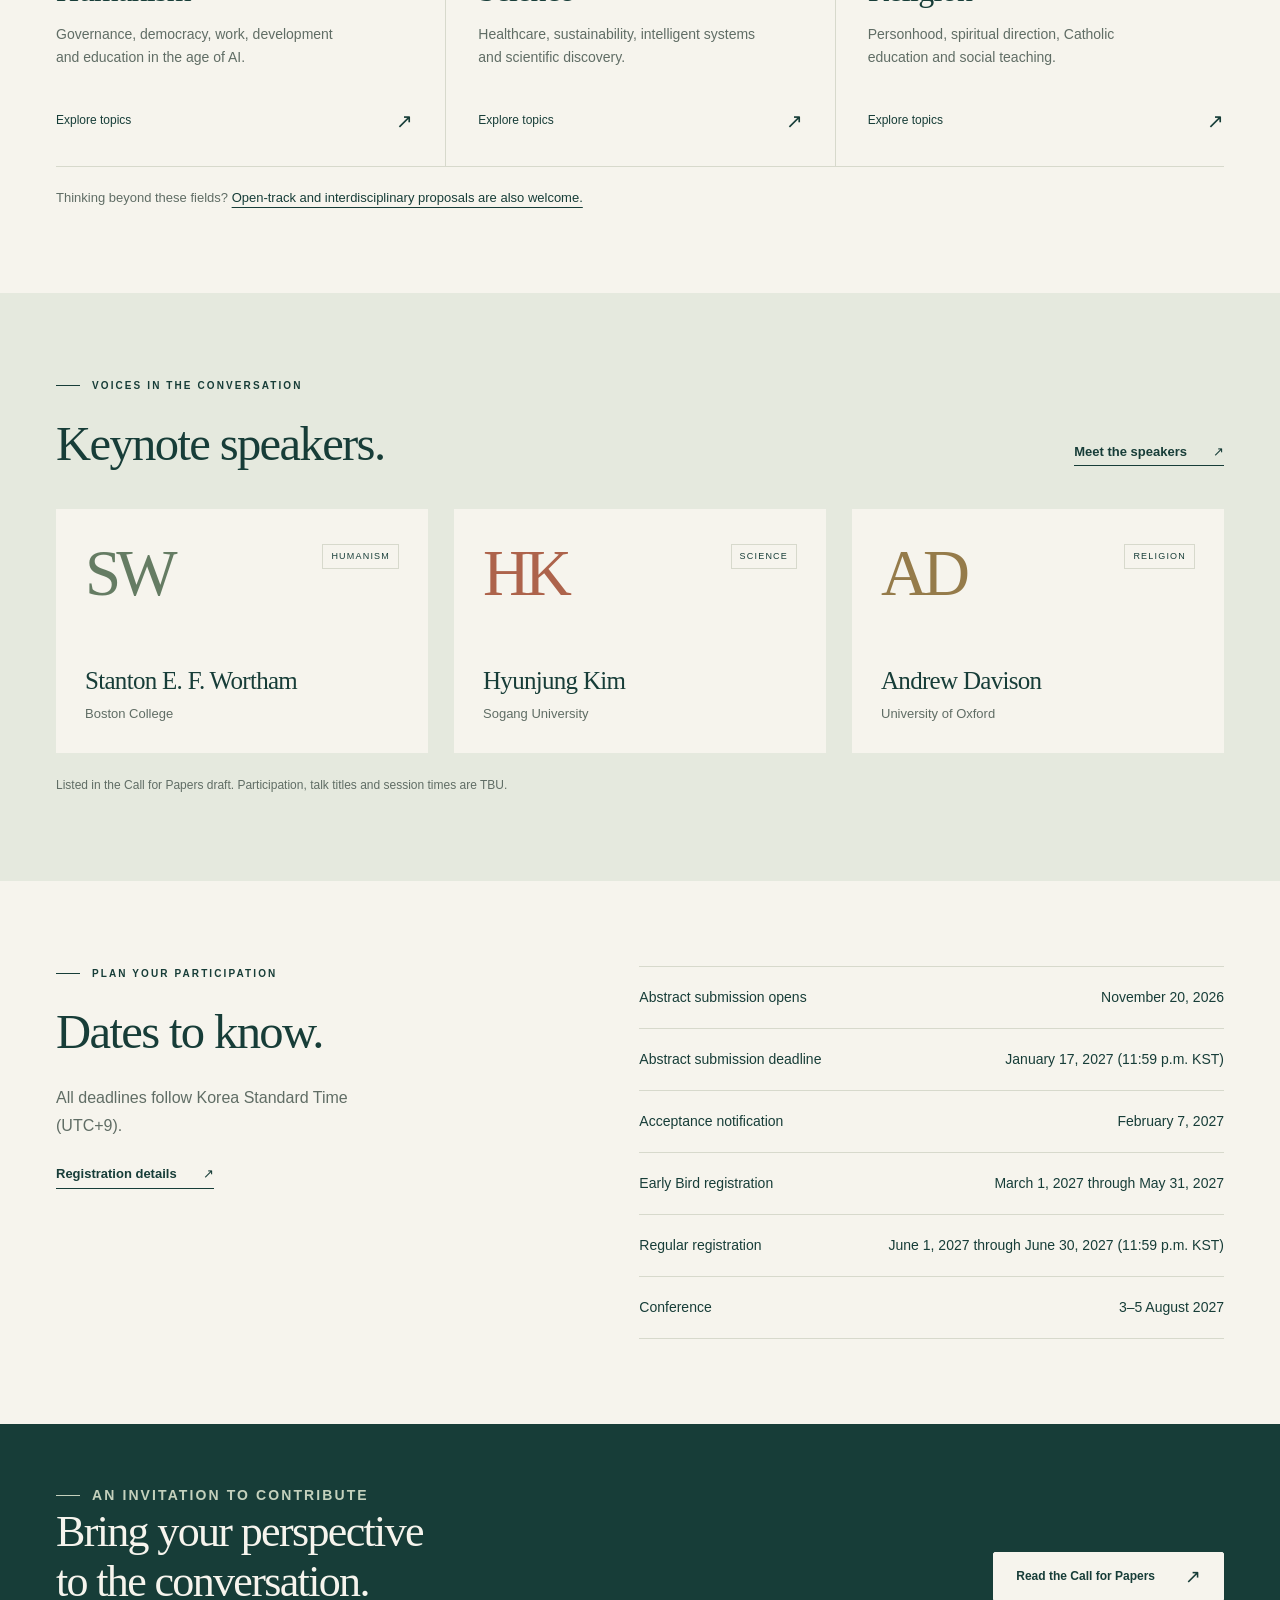
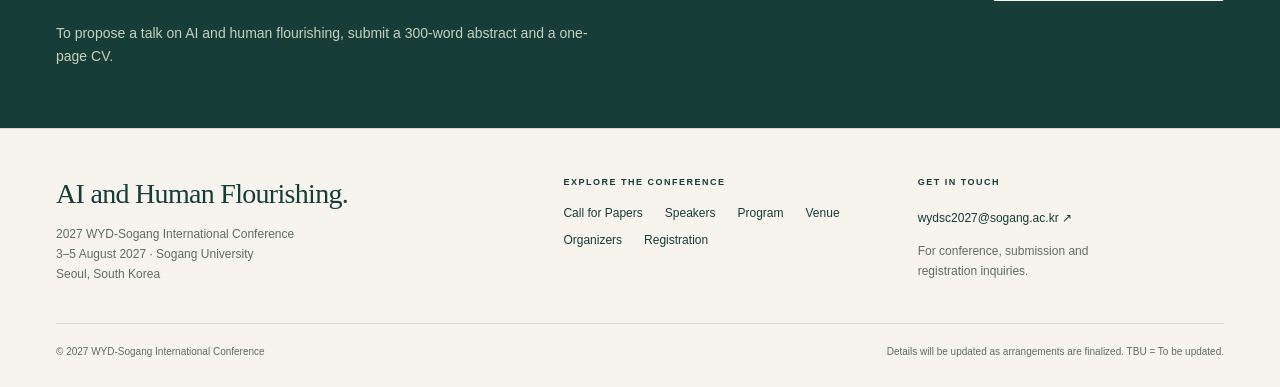
==== commit 55b538fe: "Remove the redundant conference address from the footer" ====
--- a/docs/index.html
+++ b/docs/index.html
@@ -39,7 +39,7 @@
 <div class="footer-grid"><div><p class="footer-brand">AI and Human Flourishing.</p><p class="footer-description">2027 WYD-Sogang International Conference<br>3–5 August 2027 · Sogang University<br>Seoul, South Korea</p></div>
 <div><h2 class="footer-heading">Explore the conference</h2><div class="footer-links"><a href="./call-for-papers/">Call for Papers</a><a href="./speakers/">Speakers</a><a href="./program/">Program</a><a href="./venue/">Venue</a><a href="./organizers/">Organizers</a><a href="./registration/">Registration</a></div></div>
 <div><h2 class="footer-heading">Get in touch</h2><a class="footer-contact" href="mailto:wydsc2027@sogang.ac.kr">wydsc2027@sogang.ac.kr ↗</a><p class="footer-description" style="margin-top:12px">For conference, submission and<br>registration inquiries.</p></div></div>
-<p class="footer-domain">Planned conference address: <span>wydsc.sogang.ac.kr</span> <span class="tbu" title="To be updated">TBU</span></p><div class="footer-bottom"><p>© 2027 WYD-Sogang International Conference</p><p>Details will be updated as arrangements are finalized. TBU = To be updated.</p></div>
+<div class="footer-bottom"><p>© 2027 WYD-Sogang International Conference</p><p>Details will be updated as arrangements are finalized. TBU = To be updated.</p></div>
 </div></footer>
 </body>
 </html>
--- a/docs/assets/css/site.css
+++ b/docs/assets/css/site.css
@@ -138,8 +138,6 @@
 .footer-links a:hover, .footer-contact:hover { color: var(--rust); }
 .footer-bottom { border-top: 1px solid var(--line); padding-top: 20px; display: flex; justify-content: space-between; gap: 25px; font-size: 10px; color: var(--muted); }
 .footer-bottom p { margin: 0; }
-.footer-domain { font-size: 11px; color: var(--muted); margin-bottom: 20px; display: flex; gap: 8px; flex-wrap: wrap; align-items: center; }
-.footer-domain .tbu { font-size: 8px; }
 .page-heading { padding-block: 53px 52px; border-bottom: 1px solid var(--line); }
 .breadcrumb { font-size: 11px; color: var(--muted); margin-bottom: 36px; display: flex; align-items: center; gap: 12px; }
 .breadcrumb a { text-decoration: none; }
@@ -178,7 +176,8 @@
 .topic-list li::marker { color: #81917b; font-size: 10px; }
 .notice { border-left: 3px solid var(--rust); background: #eee9df; padding: 21px 24px; font-size: 13px; margin-bottom: 25px; }
 .notice p { margin-bottom: 0; font-size: 13px; }
-.notice-heading { font-family: var(--sans); font-size: 13px; font-weight: 600; margin-bottom: 8px; }
+.notice-heading { font-family: var(--sans); font-size: 13px; font-weight: 600; letter-spacing: .02em; margin-bottom: 8px; }
+.notice-heading .tbu { margin-inline-start: .25rem; }
 .facts-list { margin: 0; }
 .facts-list .date-row { align-items: baseline; }
 .facts-list .date-row dd { max-width: 60%; flex-shrink: 1; }
